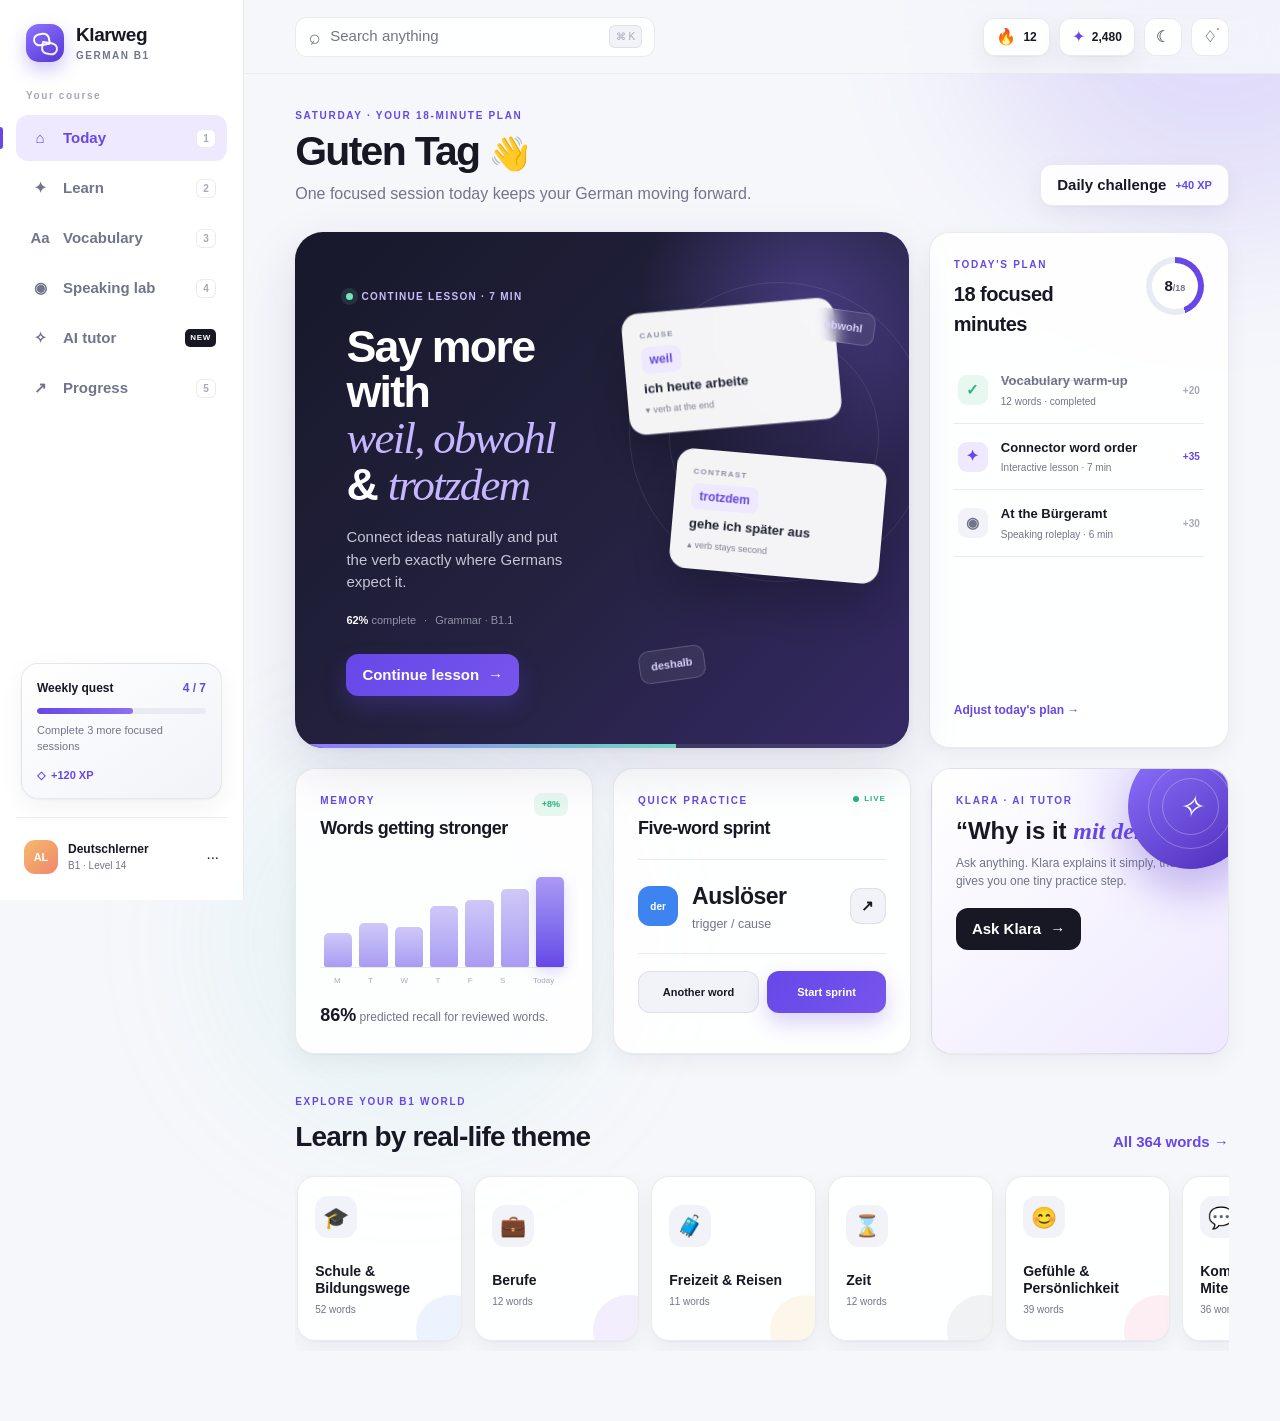
==== index.html @ aed91da8 "Language App Launch" ====
<!doctype html>
<html lang="en" data-theme="light">
<head>
  <meta charset="utf-8" />
  <meta name="viewport" content="width=device-width, initial-scale=1, viewport-fit=cover" />
  <meta name="theme-color" content="#6548e8" />
  <meta name="description" content="Klarweg is a premium, interactive German B1 learning experience with 364 thematic vocabulary items, adaptive practice and AI coaching." />
  <meta name="apple-mobile-web-app-capable" content="yes" />
  <meta name="apple-mobile-web-app-status-bar-style" content="default" />
  <title>Klarweg — German B1, made clear</title>
  <link rel="manifest" href="manifest.webmanifest" />
  <link rel="icon" href="assets/icon-192.png" />
  <link rel="stylesheet" href="styles.css" />
</head>
<body>
  <a class="skip-link" href="#main-content">Skip to content</a>
  <div class="ambient ambient-one" aria-hidden="true"></div>
  <div class="ambient ambient-two" aria-hidden="true"></div>

  <div class="app-shell">
    <aside class="sidebar" aria-label="Primary navigation">
      <a class="brand" href="#dashboard" data-view-link="dashboard" aria-label="Klarweg home">
        <span class="brand-mark" aria-hidden="true"><i></i><i></i></span>
        <span><strong>Klarweg</strong><small>German B1</small></span>
      </a>

      <nav class="side-nav">
        <p class="nav-label">Your course</p>
        <button class="nav-item active" data-view="dashboard" aria-current="page">
          <span class="nav-icon">⌂</span><span>Today</span><kbd>1</kbd>
        </button>
        <button class="nav-item" data-view="lesson">
          <span class="nav-icon">✦</span><span>Learn</span><kbd>2</kbd>
        </button>
        <button class="nav-item" data-view="vocabulary">
          <span class="nav-icon">Aa</span><span>Vocabulary</span><kbd>3</kbd>
        </button>
        <button class="nav-item" data-view="speaking">
          <span class="nav-icon">◉</span><span>Speaking lab</span><kbd>4</kbd>
        </button>
        <button class="nav-item" data-view="tutor">
          <span class="nav-icon">✧</span><span>AI tutor</span><span class="nav-new">NEW</span>
        </button>
        <button class="nav-item" data-view="progress">
          <span class="nav-icon">↗</span><span>Progress</span><kbd>5</kbd>
        </button>
      </nav>

      <div class="sidebar-quest">
        <div class="quest-top"><span>Weekly quest</span><strong>4 / 7</strong></div>
        <div class="mini-progress"><span style="width:57%"></span></div>
        <p>Complete 3 more focused sessions</p>
        <div class="quest-gem">◇ <span>+120 XP</span></div>
      </div>

      <div class="sidebar-footer">
        <button class="profile-mini" data-view="progress">
          <span class="avatar">AL</span>
          <span><strong>Deutschlerner</strong><small>B1 · Level 14</small></span>
          <span aria-hidden="true">···</span>
        </button>
      </div>
    </aside>

    <main class="main" id="main-content">
      <header class="topbar">
        <button class="mobile-brand" data-view="dashboard" aria-label="Go to dashboard">
          <span class="brand-mark small" aria-hidden="true"><i></i><i></i></span><strong>Klarweg</strong>
        </button>
        <button class="global-search" id="open-command" aria-label="Search lessons and vocabulary">
          <span aria-hidden="true">⌕</span><span>Search anything</span><kbd>⌘ K</kbd>
        </button>
        <div class="top-actions">
          <div class="top-pill streak-pill" title="12-day streak"><span>🔥</span><strong>12</strong></div>
          <div class="top-pill xp-pill" title="2,480 experience points"><span>✦</span><strong>2,480</strong></div>
          <button class="icon-button" id="theme-toggle" aria-label="Switch to dark mode"><span class="theme-icon">☾</span></button>
          <button class="icon-button notification-button" aria-label="Notifications"><span>♢</span><i></i></button>
        </div>
      </header>

      <div class="view-stack">
        <section class="view active" data-view-panel="dashboard" aria-labelledby="dashboard-title">
          <div class="page-heading compact">
            <div>
              <p class="eyebrow">SATURDAY · YOUR 18-MINUTE PLAN</p>
              <h1 id="dashboard-title">Guten Tag <span class="wave">👋</span></h1>
              <p>One focused session today keeps your German moving forward.</p>
            </div>
            <button class="button subtle" id="daily-challenge">Daily challenge <span>+40 XP</span></button>
          </div>

          <div class="dashboard-grid">
            <article class="hero-card">
              <div class="hero-copy">
                <div class="lesson-tag"><span class="pulse-dot"></span> CONTINUE LESSON · 7 MIN</div>
                <h2>Say more with<br><em>weil, obwohl</em> &amp; <em>trotzdem</em></h2>
                <p>Connect ideas naturally and put the verb exactly where Germans expect it.</p>
                <div class="hero-meta">
                  <span><b>62%</b> complete</span><span>·</span><span>Grammar · B1.1</span>
                </div>
                <button class="button primary hero-start" data-view="lesson">Continue lesson <span>→</span></button>
              </div>
              <div class="hero-visual" aria-label="Visual showing German word order">
                <div class="orbit orbit-a"></div><div class="orbit orbit-b"></div>
                <div class="sentence-card card-a"><small>CAUSE</small><span>weil</span><b>ich heute arbeite</b><i>▾ verb at the end</i></div>
                <div class="sentence-card card-b"><small>CONTRAST</small><span>trotzdem</span><b>gehe ich später aus</b><i>▴ verb stays second</i></div>
                <div class="floating-word fw-one">obwohl</div><div class="floating-word fw-two">deshalb</div>
              </div>
              <div class="hero-progress"><span style="width:62%"></span></div>
            </article>

            <article class="plan-card card">
              <div class="card-heading">
                <div><p class="eyebrow">TODAY'S PLAN</p><h3>18 focused minutes</h3></div>
                <div class="progress-ring" style="--progress: 44"><span>8<small>/18</small></span></div>
              </div>
              <div class="plan-list">
                <button class="plan-item done" data-view="vocabulary"><span class="plan-check">✓</span><span><strong>Vocabulary warm-up</strong><small>12 words · completed</small></span><b>+20</b></button>
                <button class="plan-item current" data-view="lesson"><span class="plan-icon">✦</span><span><strong>Connector word order</strong><small>Interactive lesson · 7 min</small></span><b>+35</b></button>
                <button class="plan-item" data-view="speaking"><span class="plan-icon">◉</span><span><strong>At the Bürgeramt</strong><small>Speaking roleplay · 6 min</small></span><b>+30</b></button>
              </div>
              <button class="text-button" data-view="lesson">Adjust today's plan <span>→</span></button>
            </article>
          </div>

          <div class="content-grid three">
            <article class="card stat-card retention-card">
              <div class="card-heading slim"><div><p class="eyebrow">MEMORY</p><h3>Words getting stronger</h3></div><span class="status positive">+8%</span></div>
              <div class="retention-bars" aria-label="Memory strength chart">
                <span style="height:32%"></span><span style="height:42%"></span><span style="height:38%"></span><span style="height:58%"></span><span style="height:64%"></span><span style="height:75%"></span><span class="today" style="height:86%"></span>
              </div>
              <div class="chart-labels"><span>M</span><span>T</span><span>W</span><span>T</span><span>F</span><span>S</span><span>Today</span></div>
              <p><strong>86%</strong> predicted recall for reviewed words.</p>
            </article>

            <article class="card quick-card">
              <div class="card-heading slim"><div><p class="eyebrow">QUICK PRACTICE</p><h3>Five-word sprint</h3></div><span class="live-dot">LIVE</span></div>
              <div class="quick-word" id="quick-word">
                <span class="article-chip der">der</span>
                <div><strong>Auslöser</strong><small>trigger / cause</small></div>
                <button class="sound-button" aria-label="Hear pronunciation" data-speak="der Auslöser">↗</button>
              </div>
              <div class="quick-actions"><button class="button secondary" id="shuffle-word">Another word</button><button class="button primary" id="start-flashcards">Start sprint</button></div>
            </article>

            <article class="card tutor-teaser">
              <div class="tutor-orb" aria-hidden="true"><span></span><span></span><i>✧</i></div>
              <p class="eyebrow">KLARA · AI TUTOR</p>
              <h3>“Why is it <em>mit dem</em>?”</h3>
              <p>Ask anything. Klara explains it simply, then gives you one tiny practice step.</p>
              <button class="button ink" data-view="tutor">Ask Klara <span>→</span></button>
            </article>
          </div>

          <section class="topic-section">
            <div class="section-heading"><div><p class="eyebrow">EXPLORE YOUR B1 WORLD</p><h2>Learn by real-life theme</h2></div><button class="text-button" data-view="vocabulary">All 364 words <span>→</span></button></div>
            <div class="topic-scroller" id="dashboard-topics"></div>
          </section>
        </section>

        <section class="view" data-view-panel="vocabulary" aria-labelledby="vocab-title">
          <div class="page-heading">
            <div><p class="eyebrow">YOUR LIVING WORD BANK</p><h1 id="vocab-title">Vocabulary, organized by life</h1><p>364 B1 words from 13 themes. Search, listen, filter and remember.</p></div>
            <button class="button primary" id="start-flashcards-top">Study due words <span class="button-count">18</span></button>
          </div>

          <div class="vocab-toolbar card">
            <label class="search-field"><span>⌕</span><input id="vocab-search" type="search" placeholder="Search German or English…" autocomplete="off" /><kbd>/</kbd></label>
            <div class="segmented" id="article-filter" aria-label="Filter by article">
              <button class="active" data-article="all">All</button><button data-article="der"><i class="article-dot der"></i>der</button><button data-article="die"><i class="article-dot die"></i>die</button><button data-article="das"><i class="article-dot das"></i>das</button><button data-article="other">Other</button>
            </div>
            <select id="unit-filter" aria-label="Filter by unit"><option value="all">All units</option><option>E29</option><option>E31</option><option>E32</option><option>E33</option><option>E34</option></select>
          </div>

          <div class="category-strip" id="category-strip" aria-label="Vocabulary themes"></div>
          <div class="vocab-meta"><p id="vocab-count">Showing 364 words</p><div class="legend"><span><i class="article-dot der"></i>masculine</span><span><i class="article-dot die"></i>feminine</span><span><i class="article-dot das"></i>neuter</span></div></div>
          <div class="word-grid" id="word-grid"></div>
          <div class="empty-state" id="vocab-empty" hidden><span>⌕</span><h3>No words found</h3><p>Try a broader search or clear a filter.</p><button class="button secondary" id="clear-filters">Clear filters</button></div>
          <button class="button secondary load-more" id="load-more">Show more words</button>
        </section>

        <section class="view lesson-view" data-view-panel="lesson" aria-labelledby="lesson-title">
          <div class="lesson-top">
            <button class="back-button" data-view="dashboard" aria-label="Back to dashboard">←</button>
            <div class="lesson-progress-wrap"><span>Lesson 3 of 8</span><div class="lesson-progress"><i style="width:62%"></i></div><strong>62%</strong></div>
            <button class="icon-button" id="lesson-menu" aria-label="Lesson menu">···</button>
          </div>

          <div class="lesson-layout">
            <article class="lesson-content">
              <div class="lesson-kicker"><span>GRAMMAR · B1.1</span><span>7 min</span></div>
              <h1 id="lesson-title">One idea. Two clauses.<br><em>A tiny verb adventure.</em></h1>
              <p class="lesson-lead">German word order feels complicated until you see the two simple patterns underneath it.</p>

              <div class="story-scene">
                <div class="scene-illustration" aria-hidden="true">
                  <div class="sun"></div><div class="cloud c1"></div><div class="cloud c2"></div><div class="building"><i></i><i></i><i></i><i></i></div><div class="person"><span></span><b></b></div>
                </div>
                <div class="scene-dialogue">
                  <span class="speaker">Mila</span>
                  <p><mark>Obwohl</mark> es regnet, <strong>fahre</strong> ich mit dem Fahrrad.</p>
                  <div class="translation"><span>Although</span><span>it</span><span>rains,</span><span>I ride</span><span>my bike.</span></div>
                  <button class="sound-button labeled" data-speak="Obwohl es regnet, fahre ich mit dem Fahrrad.">▶ Hear it naturally</button>
                </div>
              </div>

              <section class="concept-block">
                <p class="eyebrow">THE PATTERN</p>
                <h2>The connector chooses the verb's seat</h2>
                <p>With <strong>weil</strong> and <strong>obwohl</strong>, the conjugated verb travels to the end of its clause. In the main clause, it stays in position two.</p>
                <div class="grammar-visual">
                  <div class="clause subordinate"><small>DEPENDENT CLAUSE</small><span class="token connector">obwohl</span><span class="token">es</span><span class="token">heute</span><span class="token">stark</span><span class="token verb">regnet</span><i>verb → end</i></div>
                  <div class="comma">,</div>
                  <div class="clause main-clause"><small>MAIN CLAUSE</small><span class="token">fahre</span><span class="token verb">ich</span><span class="token">mit dem Fahrrad</span><i>verb → position 2</i></div>
                </div>
                <div class="memory-tip"><span>🧠</span><p><strong>Memory trick:</strong> <em>weil</em> and <em>obwohl</em> are “verb magnets.” They pull the verb to the clause's far edge.</p></div>
              </section>

              <section class="practice-block">
                <div class="practice-heading"><div><p class="eyebrow">YOUR TURN</p><h2>Build the sentence</h2></div><span class="question-count">1 / 3</span></div>
                <p class="prompt">“Although I am tired, I am still learning German.”</p>
                <div class="answer-zone" id="answer-zone" aria-live="polite"><span class="answer-placeholder">Tap the words in the correct order</span></div>
                <div class="word-bank" id="word-bank">
                  <button>lerne</button><button>obwohl</button><button>ich</button><button>müde</button><button>bin</button><button>ich</button><button>weiter</button><button>Deutsch</button>
                </div>
                <div class="practice-actions"><button class="button secondary" id="reset-builder">Reset</button><button class="button primary disabled" id="check-builder" disabled>Check answer</button></div>
                <div class="feedback" id="builder-feedback" hidden></div>
              </section>
            </article>

            <aside class="lesson-aside">
              <div class="lesson-outline card">
                <p class="eyebrow">IN THIS LESSON</p>
                <ol><li class="done"><span>✓</span><div><strong>Meet the pattern</strong><small>Story + intuition</small></div></li><li class="active"><span>2</span><div><strong>See the word order</strong><small>Visual explanation</small></div></li><li><span>3</span><div><strong>Build it yourself</strong><small>3 exercises</small></div></li><li><span>4</span><div><strong>Use it in speech</strong><small>Mini roleplay</small></div></li></ol>
              </div>
              <div class="teacher-note card"><div class="teacher-avatar">K</div><div><p class="eyebrow">KLARA'S NOTE</p><p>Don't translate word order from English. First choose the connector, then let the connector choose the structure.</p></div></div>
              <button class="button secondary full" data-view="tutor">Ask a question</button>
            </aside>
          </div>
        </section>

        <section class="view" data-view-panel="speaking" aria-labelledby="speaking-title">
          <div class="page-heading">
            <div><p class="eyebrow">SPEAKING LAB</p><h1 id="speaking-title">Practice the moments that matter</h1><p>Low-pressure roleplays with instant, encouraging feedback.</p></div>
            <div class="lab-level"><span>CEFR goal</span><strong>B1 · Independent speaker</strong></div>
          </div>

          <div class="scenario-grid">
            <button class="scenario-card featured" data-scenario="Bürgeramt"><div class="scenario-art city"><span>🏛️</span></div><div><span class="difficulty">RECOMMENDED · 6 MIN</span><h3>At the Bürgeramt</h3><p>Register your new address and ask what documents you need.</p><div class="scenario-footer"><span>8 key phrases</span><b>Start →</b></div></div></button>
            <button class="scenario-card" data-scenario="Doctor"><div class="scenario-art doctor"><span>🩺</span></div><div><span class="difficulty">HEALTH · 5 MIN</span><h3>Explain symptoms</h3><p>Describe how you feel and understand the doctor's advice.</p><div class="scenario-footer"><span>10 key phrases</span><b>Start →</b></div></div></button>
            <button class="scenario-card" data-scenario="Work"><div class="scenario-art work"><span>💼</span></div><div><span class="difficulty">WORK · 7 MIN</span><h3>Share your opinion</h3><p>Agree, disagree and make a suggestion in a team meeting.</p><div class="scenario-footer"><span>12 key phrases</span><b>Start →</b></div></div></button>
          </div>

          <div class="speaking-studio card">
            <div class="studio-copy"><p class="eyebrow">FREE SPEAK</p><h2>Tell me about your week</h2><p>Speak for 30–60 seconds. You will get feedback on clarity, grammar, vocabulary and pronunciation.</p><div class="prompt-chips"><button data-prompt="Was war diese Woche besonders schön?">What was especially nice?</button><button data-prompt="Was war schwierig?">What was difficult?</button><button data-prompt="Was planst du fürs Wochenende?">Weekend plans?</button></div></div>
            <div class="recorder" id="recorder">
              <div class="waveform" aria-hidden="true"><i></i><i></i><i></i><i></i><i></i><i></i><i></i><i></i><i></i><i></i><i></i><i></i><i></i><i></i><i></i></div>
              <button id="record-button" aria-label="Start recording"><span>●</span></button>
              <p id="record-label">Tap to start speaking</p><small>Microphone stays on your device in this prototype</small>
            </div>
          </div>
        </section>

        <section class="view tutor-view" data-view-panel="tutor" aria-labelledby="tutor-title">
          <div class="tutor-shell card">
            <aside class="chat-sidebar">
              <div><p class="eyebrow">AI TUTOR</p><h2 id="tutor-title">Klara</h2><p>Your patient German coach.</p></div>
              <button class="button primary full" id="new-chat">＋ New conversation</button>
              <div class="chat-history"><p class="nav-label">RECENT</p><button class="active"><span>Why “mit dem”?</span><small>Today</small></button><button><span>Correct my email</span><small>Yesterday</small></button><button><span>Job interview practice</span><small>Friday</small></button></div>
              <div class="tutor-settings"><span>✧</span><p><strong>Teaching style</strong><small>Simple · Visual · Encouraging</small></p></div>
            </aside>
            <section class="chat-main">
              <header class="chat-header"><div class="klara-avatar"><i></i>✧</div><div><strong>Klara</strong><small><i></i> Ready to help</small></div><button class="icon-button">···</button></header>
              <div class="chat-messages" id="chat-messages" aria-live="polite">
                <div class="message user"><p>Why do Germans say <strong>mit dem Fahrrad</strong> and not <strong>mit das Fahrrad</strong>?</p></div>
                <div class="message assistant">
                  <div class="message-avatar">K</div>
                  <div class="message-body"><p>Because <strong>mit</strong> always opens the <em>dative door</em>. When a neuter noun walks through that door, <strong>das</strong> changes to <strong>dem</strong>.</p>
                    <div class="mini-rule"><span class="rule-prep">mit</span><span>＋</span><span class="rule-article">das → dem</span><span>＋</span><span>Fahrrad</span></div>
                    <p>So: <strong>Ich fahre mit dem Fahrrad.</strong></p>
                    <div class="tiny-practice"><small>TRY ONE</small><p>Complete: „Ich spreche mit ___ Kind.“</p><div><button data-answer="wrong">das</button><button data-answer="correct">dem</button><button data-answer="wrong">den</button></div></div>
                  </div>
                </div>
              </div>
              <div class="suggestion-row"><button>Explain it even more simply</button><button>Give me 3 examples</button><button>Practice dative with me</button></div>
              <form class="chat-composer" id="chat-form"><button type="button" class="attach-button" aria-label="Attach content">＋</button><textarea id="chat-input" rows="1" placeholder="Ask about German, paste a sentence, or start a roleplay…"></textarea><button type="submit" class="send-button" aria-label="Send message">↑</button></form>
              <p class="chat-disclaimer">Klara can make mistakes. Use feedback as a learning aid.</p>
            </section>
          </div>
        </section>

        <section class="view" data-view-panel="progress" aria-labelledby="progress-title">
          <div class="page-heading">
            <div><p class="eyebrow">YOUR PROGRESS</p><h1 id="progress-title">Quiet progress, made visible</h1><p>What is improving, what needs attention and the smartest next step.</p></div>
            <select aria-label="Progress time range"><option>Last 30 days</option><option>Last 7 days</option><option>All time</option></select>
          </div>

          <div class="metric-grid">
            <article class="metric card"><span class="metric-icon">✦</span><p>Total XP</p><h2>2,480</h2><small>+420 this week</small></article>
            <article class="metric card"><span class="metric-icon">◷</span><p>Learning time</p><h2>9h 42m</h2><small>+18% vs last month</small></article>
            <article class="metric card"><span class="metric-icon">Aa</span><p>Words learned</p><h2>186</h2><small>51% of this collection</small></article>
            <article class="metric card"><span class="metric-icon">🔥</span><p>Current streak</p><h2>12 days</h2><small>Personal best: 21</small></article>
          </div>

          <div class="progress-main-grid">
            <article class="card activity-chart">
              <div class="card-heading"><div><p class="eyebrow">CONSISTENCY</p><h3>Learning activity</h3></div><div class="chart-stat"><strong>18</strong><small>active days</small></div></div>
              <div class="activity-bars" aria-label="Daily learning minutes over four weeks"></div>
              <div class="activity-axis"><span>Jun 12</span><span>Jun 19</span><span>Jun 26</span><span>Jul 3</span><span>Today</span></div>
            </article>
            <article class="card level-card">
              <p class="eyebrow">CEFR JOURNEY</p><div class="level-orbit"><div><span>B1</span><small>44%</small></div></div><h3>Building independence</h3><p>You can handle familiar situations. Your next leap is connecting ideas with more detail.</p><div class="level-path"><span class="done">A1</span><i></i><span class="done">A2</span><i></i><span class="current">B1</span><i></i><span>B2</span></div>
            </article>
          </div>

          <div class="skill-grid">
            <article class="card skill-card"><div class="card-heading slim"><div><p class="eyebrow">SKILL MAP</p><h3>Your B1 balance</h3></div><span class="status">Updated today</span></div><div class="skill-list"><div><span>Vocabulary</span><i><b style="width:72%"></b></i><strong>72</strong></div><div><span>Grammar</span><i><b style="width:64%"></b></i><strong>64</strong></div><div><span>Reading</span><i><b style="width:81%"></b></i><strong>81</strong></div><div><span>Listening</span><i><b style="width:58%"></b></i><strong>58</strong></div><div><span>Speaking</span><i><b style="width:52%"></b></i><strong>52</strong></div><div><span>Writing</span><i><b style="width:61%"></b></i><strong>61</strong></div></div></article>
            <article class="card focus-card"><span class="focus-glow"></span><p class="eyebrow">SMART NEXT STEP</p><h3>Train listening connectors</h3><p>You recognize <em>obwohl</em> in text, but miss it at natural speaking speed. A 6-minute drill will close the gap.</p><button class="button primary" data-view="lesson">Start focused practice</button></article>
          </div>
        </section>
      </div>
    </main>
  </div>

  <nav class="mobile-nav" aria-label="Mobile navigation"><button class="active" data-view="dashboard"><span>⌂</span>Today</button><button data-view="lesson"><span>✦</span>Learn</button><button data-view="vocabulary"><span>Aa</span>Words</button><button data-view="speaking"><span>◉</span>Speak</button><button data-view="tutor"><span>✧</span>Klara</button></nav>

  <dialog class="modal flashcard-modal" id="flashcard-modal">
    <div class="modal-header"><div><p class="eyebrow">FOCUSED REVIEW</p><h2>Five-word sprint</h2></div><button class="close-button" data-close="flashcard-modal" aria-label="Close">×</button></div>
    <div class="sprint-progress"><span id="sprint-label">1 of 5</span><div><i id="sprint-progress" style="width:20%"></i></div><strong id="sprint-score">0 remembered</strong></div>
    <button class="flashcard" id="flashcard" aria-label="Flip flashcard"><div class="flash-face front"><span class="flash-article" id="flash-article">der</span><h2 id="flash-word">Auslöser</h2><p id="flash-form">die Auslöser</p><small>Tap to reveal meaning</small><span class="flip-hint">↻</span></div><div class="flash-face back"><span class="flash-category" id="flash-category">😊 Feelings & personality</span><h2 id="flash-meaning">trigger / cause</h2><p class="flash-example" id="flash-example">Was war der Auslöser für den Konflikt?</p><button class="sound-button labeled" id="flash-speak" data-speak="der Auslöser">▶ Hear pronunciation</button><span class="flip-hint">↻</span></div></button>
    <div class="recall-actions"><button class="recall again" data-recall="again"><span>↺</span><strong>Again</strong><small>1 min</small></button><button class="recall hard" data-recall="hard"><span>◌</span><strong>Hard</strong><small>1 day</small></button><button class="recall good" data-recall="good"><span>✓</span><strong>Got it</strong><small>4 days</small></button></div>
  </dialog>

  <dialog class="modal challenge-modal" id="challenge-modal">
    <div class="modal-header"><div><p class="eyebrow">DAILY CHALLENGE · +40 XP</p><h2>Which sentence is correct?</h2></div><button class="close-button" data-close="challenge-modal" aria-label="Close">×</button></div>
    <p class="challenge-prompt">Choose the natural German word order.</p>
    <div class="challenge-options"><button data-correct="false"><span>A</span>Weil ich bin müde, gehe ich früh ins Bett.</button><button data-correct="true"><span>B</span>Weil ich müde bin, gehe ich früh ins Bett.</button><button data-correct="false"><span>C</span>Weil müde ich bin, ich gehe früh ins Bett.</button></div>
    <div class="challenge-feedback" id="challenge-feedback" hidden></div>
  </dialog>

  <dialog class="modal command-modal" id="command-modal">
    <div class="command-search"><span>⌕</span><input id="command-input" placeholder="Search words, lessons or actions…" autocomplete="off" /><kbd>ESC</kbd></div>
    <div class="command-results" id="command-results"></div>
    <div class="command-footer"><span><i>↑↓</i> navigate</span><span><i>↵</i> open</span><span><i>esc</i> close</span></div>
  </dialog>

  <div class="toast" id="toast" role="status" aria-live="polite"><span>✓</span><p>Saved</p></div>

  <script src="vocab-data.js"></script>
  <script src="app.js"></script>
</body>
</html>
---- styles.css ----
:root {
  --bg: #f6f7fb;
  --surface: rgba(255,255,255,.9);
  --surface-solid: #ffffff;
  --surface-2: #f1f3f8;
  --surface-3: #e8ebf2;
  --ink: #171824;
  --muted: #72758a;
  --faint: #a7a9b7;
  --line: rgba(34,38,63,.09);
  --line-strong: rgba(34,38,63,.16);
  --purple: #6747e8;
  --purple-2: #8c72f2;
  --purple-soft: #eee9ff;
  --green: #27b47e;
  --green-soft: #e7f8f1;
  --rose: #ec5e8e;
  --blue: #4586ee;
  --cyan: #37b9d0;
  --amber: #f0a83b;
  --orange: #f27b43;
  --shadow-sm: 0 1px 2px rgba(15,19,38,.04), 0 8px 24px rgba(15,19,38,.05);
  --shadow-md: 0 20px 55px rgba(37,31,84,.12), 0 2px 8px rgba(37,31,84,.05);
  --shadow-lg: 0 32px 90px rgba(28,24,64,.22);
  --radius-sm: 12px;
  --radius: 20px;
  --radius-lg: 28px;
  --sidebar: 244px;
  --topbar: 74px;
  --der: #3e84f1;
  --die: #ef5c93;
  --das: #e7a93a;
}

html[data-theme="dark"] {
  --bg: #0f1119;
  --surface: rgba(26,28,40,.9);
  --surface-solid: #1a1c28;
  --surface-2: #222531;
  --surface-3: #2b2e3d;
  --ink: #f4f3fb;
  --muted: #a4a5b5;
  --faint: #6e7185;
  --line: rgba(255,255,255,.08);
  --line-strong: rgba(255,255,255,.15);
  --purple: #8e75ff;
  --purple-2: #a58eff;
  --purple-soft: #2b2646;
  --green-soft: #17352c;
  --shadow-sm: 0 1px 2px rgba(0,0,0,.15), 0 10px 28px rgba(0,0,0,.2);
  --shadow-md: 0 24px 60px rgba(0,0,0,.33);
  --shadow-lg: 0 35px 100px rgba(0,0,0,.48);
}

* { box-sizing: border-box; }
html { scroll-behavior: smooth; }
body {
  margin: 0;
  color: var(--ink);
  background: var(--bg);
  font-family: Inter, ui-sans-serif, -apple-system, BlinkMacSystemFont, "Segoe UI", sans-serif;
  font-size: 15px;
  line-height: 1.5;
  -webkit-font-smoothing: antialiased;
  text-rendering: optimizeLegibility;
  overflow-x: hidden;
}
button, input, select, textarea { font: inherit; color: inherit; }
button { cursor: pointer; }
button, a { -webkit-tap-highlight-color: transparent; }
button:focus-visible, a:focus-visible, input:focus-visible, select:focus-visible, textarea:focus-visible { outline: 3px solid color-mix(in srgb, var(--purple) 42%, transparent); outline-offset: 2px; }
::selection { background: color-mix(in srgb, var(--purple) 25%, transparent); }

.skip-link { position: fixed; left: 16px; top: -60px; z-index: 9999; background: var(--ink); color: var(--bg); padding: 10px 14px; border-radius: 10px; text-decoration: none; transition: top .2s; }
.skip-link:focus { top: 14px; }
.ambient { position: fixed; border-radius: 50%; filter: blur(80px); opacity: .18; pointer-events: none; z-index: -1; }
.ambient-one { width: 480px; height: 480px; background: #8064f5; top: -250px; right: -180px; }
.ambient-two { width: 360px; height: 360px; background: #62d1bd; bottom: -220px; left: 18%; opacity: .11; }

.app-shell { min-height: 100vh; }
.sidebar {
  position: fixed; inset: 0 auto 0 0; width: var(--sidebar); z-index: 60;
  display: flex; flex-direction: column; padding: 24px 16px 18px;
  background: color-mix(in srgb, var(--surface-solid) 94%, transparent);
  border-right: 1px solid var(--line); backdrop-filter: blur(18px);
}
.brand { display: flex; align-items: center; gap: 12px; padding: 0 10px 26px; color: var(--ink); text-decoration: none; }
.brand > span:last-child { display: flex; flex-direction: column; line-height: 1.1; }
.brand strong { font-size: 19px; letter-spacing: -.4px; }
.brand small { color: var(--muted); font-size: 10px; font-weight: 700; text-transform: uppercase; letter-spacing: 1.5px; margin-top: 4px; }
.brand-mark { position: relative; width: 38px; height: 38px; border-radius: 13px; background: linear-gradient(145deg, #8e73ff, #5636d6); box-shadow: 0 8px 18px rgba(99,68,225,.3); overflow: hidden; flex: 0 0 auto; }
.brand-mark i { position: absolute; display: block; border: 2.2px solid white; border-radius: 8px; width: 17px; height: 13px; transform: rotate(-10deg); }
.brand-mark i:first-child { top: 9px; left: 7px; border-bottom-right-radius: 2px; }
.brand-mark i:last-child { bottom: 7px; right: 6px; transform: rotate(10deg); border-top-left-radius: 2px; opacity: .9; }
.brand-mark.small { width: 32px; height: 32px; border-radius: 10px; }
.brand-mark.small i:first-child { top: 7px; left: 5px; }
.brand-mark.small i:last-child { bottom: 5px; right: 4px; }

.nav-label { margin: 0 10px 8px; font-size: 10px; letter-spacing: 1.6px; color: var(--faint); font-weight: 800; }
.side-nav { display: grid; gap: 4px; }
.nav-item { position: relative; width: 100%; border: 0; background: transparent; display: grid; grid-template-columns: 28px 1fr auto; align-items: center; gap: 8px; padding: 10px 11px; color: var(--muted); border-radius: 12px; font-weight: 650; text-align: left; transition: .2s ease; }
.nav-item:hover { color: var(--ink); background: var(--surface-2); transform: translateX(2px); }
.nav-item.active { color: var(--purple); background: var(--purple-soft); }
.nav-item.active::before { content:""; position: absolute; left: -16px; width: 3px; height: 22px; border-radius: 0 3px 3px 0; background: var(--purple); }
.nav-icon { width: 26px; height: 26px; display: grid; place-items: center; font-size: 15px; font-weight: 800; }
.nav-item kbd { color: var(--faint); font-family: inherit; font-size: 10px; font-weight: 700; border: 1px solid var(--line); border-radius: 6px; min-width: 20px; text-align: center; padding: 1px 4px; background: var(--surface-solid); }
.nav-new { font-size: 8px; letter-spacing: .7px; padding: 3px 5px; border-radius: 5px; background: var(--ink); color: var(--surface-solid); }
.sidebar-quest { margin: auto 5px 18px; border-radius: 17px; padding: 15px; border: 1px solid var(--line); background: linear-gradient(145deg, var(--surface-solid), var(--surface-2)); box-shadow: var(--shadow-sm); }
.quest-top { display: flex; justify-content: space-between; font-size: 12px; font-weight: 750; }
.quest-top strong { color: var(--purple); }
.mini-progress { height: 6px; border-radius: 8px; background: var(--surface-3); overflow: hidden; margin: 11px 0 8px; }
.mini-progress span { display:block; height:100%; background: linear-gradient(90deg,var(--purple),var(--purple-2)); border-radius: inherit; }
.sidebar-quest p { color: var(--muted); font-size: 11px; margin: 0 0 12px; }
.quest-gem { display:flex; align-items:center; gap:6px; font-weight:800; font-size:11px; color:var(--purple); }
.sidebar-footer { padding-top: 14px; border-top: 1px solid var(--line); }
.profile-mini { width:100%; display:grid; grid-template-columns: 34px 1fr auto; gap:10px; align-items:center; border:0; background:transparent; text-align:left; padding:8px; border-radius:12px; }
.profile-mini:hover { background: var(--surface-2); }
.avatar { width:34px;height:34px;border-radius:11px;display:grid;place-items:center;background:linear-gradient(135deg,#f6b96e,#f0876d);color:white;font-size:11px;font-weight:800; }
.profile-mini > span:nth-child(2) { display:flex; flex-direction:column; line-height:1.2; }
.profile-mini strong { font-size:12px; }
.profile-mini small { color:var(--muted); font-size:10px; margin-top:3px; }

.main { margin-left: var(--sidebar); min-height:100vh; }
.topbar { height:var(--topbar); position:sticky; top:0; z-index:50; display:flex; align-items:center; justify-content:flex-end; gap:18px; padding: 0 clamp(20px,4vw,52px); background: color-mix(in srgb, var(--bg) 84%, transparent); backdrop-filter: blur(18px); border-bottom: 1px solid color-mix(in srgb, var(--line) 50%, transparent); }
.mobile-brand { display:none; border:0; background:transparent; align-items:center; gap:8px; }
.global-search { margin-right:auto; border:1px solid var(--line); background: var(--surface); color:var(--muted); width:min(360px,32vw); height:40px; border-radius:12px; display:flex; align-items:center; gap:10px; padding:0 12px; text-align:left; box-shadow:0 1px 0 rgba(255,255,255,.5) inset; }
.global-search:hover { border-color:var(--line-strong); background:var(--surface-solid); }
.global-search span:first-child { font-size:20px; transform:rotate(-15deg); }
.global-search span:nth-child(2) { flex:1; }
kbd { font-family:inherit; }
.global-search kbd { font-size:10px; padding:3px 6px; border:1px solid var(--line); border-radius:6px; background:var(--surface-2); color:var(--faint); }
.top-actions { display:flex; gap:9px; align-items:center; }
.top-pill { height:38px; padding:0 12px; display:flex; gap:7px; align-items:center; border:1px solid var(--line); border-radius:12px; background:var(--surface); box-shadow:var(--shadow-sm); font-size:12px; }
.top-pill span { font-size:16px; }
.xp-pill span { color:var(--purple); }
.icon-button { width:38px;height:38px;display:grid;place-items:center;border:1px solid var(--line);border-radius:12px;background:var(--surface);font-size:16px;position:relative; }
.icon-button:hover { background:var(--surface-2); transform:translateY(-1px); }
.notification-button i { position:absolute;right:7px;top:7px;width:6px;height:6px;background:var(--rose);border:2px solid var(--surface-solid);border-radius:50%; }

.view-stack { padding: 14px clamp(20px,4vw,52px) 70px; max-width: 1540px; margin: 0 auto; }
.view { display:none; animation:viewIn .35s ease both; }
.view.active { display:block; }
@keyframes viewIn { from{opacity:0;transform:translateY(7px)} to{opacity:1;transform:none} }
.page-heading { display:flex; align-items:flex-end; justify-content:space-between; gap:28px; margin: 30px 0 26px; }
.page-heading.compact { margin-top:20px; }
.page-heading h1 { font-size:clamp(32px,3.2vw,48px); line-height:1.06; letter-spacing:-1.7px; margin:4px 0 9px; }
.page-heading p:not(.eyebrow) { color:var(--muted); max-width:680px; margin:0; font-size:16px; }
.eyebrow { font-size:10px; font-weight:850; letter-spacing:1.7px; color:var(--purple); margin:0 0 7px; }
.wave { display:inline-block; transform-origin:70% 80%; animation:wave 2.4s ease-in-out infinite; font-size:.8em; }
@keyframes wave { 0%,60%,100%{transform:rotate(0)} 68%{transform:rotate(13deg)} 76%{transform:rotate(-8deg)} 84%{transform:rotate(10deg)} 92%{transform:rotate(-4deg)} }

.button { border:0; border-radius:12px; min-height:42px; padding:0 16px; display:inline-flex; align-items:center; justify-content:center; gap:9px; font-weight:750; transition:.2s ease; white-space:nowrap; }
.button:hover { transform:translateY(-2px); }
.button.primary { background:linear-gradient(135deg,var(--purple),#7656ec); color:white; box-shadow:0 10px 22px rgba(102,70,229,.25); }
.button.primary:hover { box-shadow:0 14px 30px rgba(102,70,229,.34); }
.button.secondary { background:var(--surface-2); color:var(--ink); border:1px solid var(--line); }
.button.subtle { background:var(--surface); border:1px solid var(--line); box-shadow:var(--shadow-sm); }
.button.subtle span { color:var(--purple); font-size:11px; }
.button.ink { background:var(--ink); color:var(--surface-solid); }
.button.full { width:100%; }
.button.disabled, .button:disabled { opacity:.45; cursor:not-allowed; transform:none; box-shadow:none; }
.button-count { background:rgba(255,255,255,.2); border-radius:7px; min-width:25px; padding:2px 6px; font-size:11px; }
.text-button { border:0;background:transparent;color:var(--purple);font-weight:750;padding:4px 0; }
.text-button:hover { color:var(--purple-2); }

.card { background:var(--surface); border:1px solid var(--line); border-radius:var(--radius); box-shadow:var(--shadow-sm); }
.dashboard-grid { display:grid; grid-template-columns:minmax(0,1.65fr) minmax(300px,.78fr); gap:20px; }
.hero-card { min-height:430px; border-radius:var(--radius-lg); position:relative; overflow:hidden; display:grid; grid-template-columns:1.05fr .95fr; background:linear-gradient(135deg,#17182a 0%,#23213e 52%,#352965 100%); color:white; box-shadow:var(--shadow-md); }
.hero-card::before { content:""; position:absolute; width:360px;height:360px;border-radius:50%;background:radial-gradient(circle,rgba(139,110,255,.35),transparent 67%);right:-80px;top:-100px; }
.hero-card::after { content:""; position:absolute; inset:0; background-image:radial-gradient(rgba(255,255,255,.12) .7px,transparent .7px); background-size:20px 20px; mask-image:linear-gradient(90deg,transparent 20%,black 100%); opacity:.35; }
.hero-copy { padding:clamp(30px,4vw,55px); align-self:center; position:relative; z-index:3; }
.lesson-tag { display:inline-flex;align-items:center;gap:8px;color:#c8bdfc;font-weight:800;font-size:10px;letter-spacing:1.3px;margin-bottom:20px; }
.pulse-dot { width:7px;height:7px;border-radius:50%;background:#73e5b7;box-shadow:0 0 0 5px rgba(115,229,183,.12);animation:pulse 2s infinite; }
@keyframes pulse { 50%{box-shadow:0 0 0 9px rgba(115,229,183,0)} }
.hero-copy h2 { font-size:clamp(30px,3.5vw,53px);line-height:1.02;letter-spacing:-1.7px;margin:0 0 18px; }
.hero-copy h2 em { font-family:Georgia,serif;font-weight:500;color:#c6b6ff; }
.hero-copy > p { color:#c5c5d7;max-width:480px;font-size:15px;margin:0 0 18px; }
.hero-meta { display:flex;gap:8px;align-items:center;color:#9193aa;font-size:11px;margin-bottom:26px; }
.hero-meta b { color:white; }
.hero-start { min-width:170px; }
.hero-visual { position:relative; min-height:100%; z-index:2; perspective:900px; }
.orbit { position:absolute;border:1px solid rgba(255,255,255,.1);border-radius:50%; }
.orbit-a { width:300px;height:300px;right:-20px;top:50px; }
.orbit-b { width:210px;height:210px;right:30px;top:100px; }
.sentence-card { position:absolute;width:210px;padding:17px;border-radius:17px;background:rgba(255,255,255,.95);color:#1e2030;box-shadow:0 24px 50px rgba(0,0,0,.24);backdrop-filter:blur(8px);display:flex;flex-direction:column;gap:5px; }
.sentence-card small { font-size:8px;letter-spacing:1.2px;color:#8a8da3;font-weight:850; }
.sentence-card span { align-self:flex-start;background:#eee9ff;color:#6445dc;padding:4px 8px;border-radius:7px;font-weight:850;font-size:12px; }
.sentence-card b { font-size:13px; }
.sentence-card i { font-style:normal;color:#7d7f91;font-size:9px; }
.card-a { top:76px;left:10px;transform:rotate(-5deg) translateZ(12px);animation:floatA 5s ease-in-out infinite; }
.card-b { top:224px;right:26px;transform:rotate(5deg);animation:floatB 6s ease-in-out infinite; }
@keyframes floatA { 50%{transform:rotate(-3deg) translateY(-8px) translateZ(12px)} }
@keyframes floatB { 50%{transform:rotate(3deg) translateY(8px)} }
.floating-word { position:absolute;border:1px solid rgba(255,255,255,.18);color:#d8d2fa;background:rgba(255,255,255,.07);padding:7px 11px;border-radius:10px;font-weight:750;font-size:11px;backdrop-filter:blur(8px); }
.fw-one { right:34px;top:78px;transform:rotate(8deg); }
.fw-two { left:22px;bottom:67px;transform:rotate(-8deg); }
.hero-progress { position:absolute;left:0;right:0;bottom:0;height:4px;background:rgba(255,255,255,.09);z-index:4; }
.hero-progress span { display:block;height:100%;background:linear-gradient(90deg,#8f75ff,#71d7c2); }

.plan-card { padding:24px; display:flex; flex-direction:column; }
.card-heading { display:flex;align-items:flex-start;justify-content:space-between;gap:15px; }
.card-heading h3 { margin:0;font-size:20px;letter-spacing:-.5px; }
.card-heading.slim h3 { font-size:18px; }
.progress-ring { --size:58px; width:var(--size);height:var(--size);border-radius:50%;display:grid;place-items:center;background:conic-gradient(var(--purple) calc(var(--progress)*1%),var(--surface-3) 0);position:relative; }
.progress-ring::after { content:"";position:absolute;inset:6px;border-radius:50%;background:var(--surface-solid); }
.progress-ring span { position:relative;z-index:2;font-weight:850;font-size:15px; }
.progress-ring small { color:var(--muted);font-size:9px; }
.plan-list { display:grid;margin:18px 0 12px; }
.plan-item { display:grid;grid-template-columns:32px 1fr auto;align-items:center;gap:11px;background:transparent;border:0;text-align:left;padding:14px 4px;border-bottom:1px solid var(--line); }
.plan-item:hover { transform:translateX(3px); }
.plan-item > span:nth-child(2) { display:flex;flex-direction:column; }
.plan-item strong { font-size:13px; }
.plan-item small { color:var(--muted);font-size:10px;margin-top:3px; }
.plan-item b { color:var(--faint);font-size:10px; }
.plan-check,.plan-icon { width:30px;height:30px;border-radius:9px;display:grid;place-items:center;background:var(--surface-2);color:var(--muted);font-weight:800; }
.plan-item.done .plan-check { background:var(--green-soft);color:var(--green); }
.plan-item.done strong { color:var(--muted);text-decoration:line-through;text-decoration-color:var(--line-strong); }
.plan-item.current .plan-icon { background:var(--purple-soft);color:var(--purple); }
.plan-item.current b { color:var(--purple); }
.plan-card .text-button { margin-top:auto;align-self:flex-start;font-size:12px; }

.content-grid { display:grid;gap:20px;margin-top:20px; }
.content-grid.three { grid-template-columns:repeat(3,minmax(0,1fr)); }
.stat-card,.quick-card,.tutor-teaser { min-height:270px;padding:24px; }
.status { padding:5px 8px;border-radius:8px;background:var(--surface-2);color:var(--muted);font-size:9px;font-weight:800; }
.status.positive { background:var(--green-soft);color:var(--green); }
.retention-bars { height:105px;display:flex;align-items:flex-end;gap:7px;margin:21px 0 7px;padding:0 4px;border-bottom:1px solid var(--line); }
.retention-bars span { flex:1;min-width:10px;background:linear-gradient(180deg,color-mix(in srgb,var(--purple) 55%,white),var(--purple));border-radius:5px 5px 2px 2px;opacity:.55;transition:.3s; }
.retention-bars span:hover { opacity:1;transform:scaleY(1.04);transform-origin:bottom; }
.retention-bars span.today { opacity:1;box-shadow:0 5px 15px rgba(102,70,229,.2); }
.chart-labels { display:flex;justify-content:space-around;color:var(--faint);font-size:8px;margin-bottom:15px; }
.retention-card > p { color:var(--muted);font-size:12px;margin:0; }
.retention-card > p strong { color:var(--ink);font-size:18px; }
.live-dot { color:var(--green);font-size:8px;letter-spacing:1px;font-weight:850;display:flex;align-items:center;gap:5px; }
.live-dot::before { content:"";width:6px;height:6px;border-radius:50%;background:var(--green); }
.quick-word { display:grid;grid-template-columns:auto 1fr auto;gap:14px;align-items:center;padding:19px 0;border-block:1px solid var(--line);margin:17px 0; }
.quick-word > div { display:flex;flex-direction:column; }
.quick-word strong { font-size:23px;letter-spacing:-.5px; }
.quick-word small { color:var(--muted);margin-top:2px; }
.article-chip { width:40px;height:40px;display:grid;place-items:center;border-radius:12px;font-size:10px;font-weight:850;color:white; }
.article-chip.der { background:var(--der); }.article-chip.die{background:var(--die)}.article-chip.das{background:var(--das)}.article-chip.other{background:#7f8497}
.sound-button { width:36px;height:36px;border-radius:11px;border:1px solid var(--line);background:var(--surface-2);display:grid;place-items:center;font-weight:850; }
.sound-button:hover { background:var(--purple-soft);color:var(--purple); }
.sound-button.labeled { width:auto;padding:0 12px;display:inline-flex;gap:8px;font-size:11px; }
.quick-actions { display:flex;gap:8px; }
.quick-actions .button { flex:1;font-size:11px; }
.tutor-teaser { position:relative;overflow:hidden;background:radial-gradient(circle at 90% 0%,rgba(128,96,247,.2),transparent 36%),linear-gradient(140deg,var(--surface-solid),var(--purple-soft)); }
.tutor-teaser h3 { font-size:24px;line-height:1.15;margin:9px 0;max-width:230px; }
.tutor-teaser h3 em { color:var(--purple);font-family:Georgia,serif; }
.tutor-teaser > p:not(.eyebrow) { color:var(--muted);font-size:12px;max-width:260px;margin:0 0 18px; }
.tutor-orb { position:absolute;right:-25px;top:-25px;width:125px;height:125px;border-radius:50%;background:linear-gradient(145deg,#8f75ff,#4b2bb9);box-shadow:0 24px 45px rgba(88,54,197,.28);display:grid;place-items:center;color:white;font-size:30px; }
.tutor-orb span { position:absolute;border:1px solid rgba(255,255,255,.28);border-radius:50%;animation:orb 5s linear infinite; }
.tutor-orb span:first-child { inset:20px; }.tutor-orb span:nth-child(2){inset:34px;animation-direction:reverse;animation-duration:3s}
@keyframes orb { to{transform:rotate(360deg)} }

.topic-section { margin-top:40px; }
.section-heading { display:flex;align-items:end;justify-content:space-between;margin-bottom:16px; }
.section-heading h2 { margin:0;font-size:28px;letter-spacing:-.8px; }
.topic-scroller { display:grid;grid-template-columns:repeat(6,minmax(165px,1fr));gap:12px;overflow-x:auto;padding:2px 2px 10px;scrollbar-width:thin; }
.topic-card { min-height:165px;border:1px solid var(--line);border-radius:18px;padding:17px;background:var(--surface);text-align:left;position:relative;overflow:hidden;transition:.25s ease;box-shadow:var(--shadow-sm); }
.topic-card:hover { transform:translateY(-5px);box-shadow:var(--shadow-md); }
.topic-card .topic-icon { width:42px;height:42px;border-radius:13px;display:grid;place-items:center;background:var(--surface-2);font-size:21px;margin-bottom:25px; }
.topic-card strong { display:block;font-size:14px;line-height:1.2; }
.topic-card small { color:var(--muted);font-size:10px; }
.topic-card i { position:absolute;width:70px;height:70px;border-radius:50%;right:-25px;bottom:-25px;background:var(--topic-color,var(--purple));opacity:.1; }

.vocab-toolbar { padding:14px;display:grid;grid-template-columns:minmax(220px,1fr) auto 130px;gap:12px;align-items:center; }
.search-field { height:42px;border:1px solid var(--line);border-radius:11px;background:var(--surface-2);display:flex;align-items:center;gap:9px;padding:0 11px; }
.search-field span { font-size:19px;transform:rotate(-15deg);color:var(--muted); }
.search-field input { border:0;outline:0;background:transparent;min-width:0;flex:1; }
.search-field input::placeholder { color:var(--faint); }
.search-field kbd { color:var(--faint);border:1px solid var(--line);border-radius:6px;padding:1px 6px;font-size:10px; }
.segmented { display:flex;background:var(--surface-2);border-radius:11px;padding:4px;gap:2px; }
.segmented button { border:0;background:transparent;padding:7px 10px;border-radius:8px;color:var(--muted);font-size:11px;font-weight:700;display:flex;align-items:center;gap:5px; }
.segmented button.active { background:var(--surface-solid);color:var(--ink);box-shadow:var(--shadow-sm); }
.article-dot { width:7px;height:7px;border-radius:50%;display:inline-block;background:#8990a1; }
.article-dot.der { background:var(--der); }.article-dot.die{background:var(--die)}.article-dot.das{background:var(--das)}
select { min-height:42px;border:1px solid var(--line);border-radius:11px;background:var(--surface-2);padding:0 12px;outline:0; }
.category-strip { display:flex;gap:8px;overflow-x:auto;padding:18px 0 8px;scrollbar-width:none; }
.category-strip::-webkit-scrollbar { display:none; }
.category-chip { flex:0 0 auto;border:1px solid var(--line);background:var(--surface);border-radius:999px;padding:8px 12px;display:flex;align-items:center;gap:7px;font-size:11px;font-weight:700;color:var(--muted); }
.category-chip:hover,.category-chip.active { color:var(--purple);border-color:color-mix(in srgb,var(--purple) 28%,var(--line));background:var(--purple-soft); }
.category-chip small { opacity:.7; }
.vocab-meta { display:flex;justify-content:space-between;align-items:center;margin:12px 2px; }
.vocab-meta p { color:var(--muted);font-size:11px;margin:0; }
.legend { display:flex;gap:15px;color:var(--faint);font-size:9px; }
.legend span { display:flex;align-items:center;gap:5px; }
.word-grid { display:grid;grid-template-columns:repeat(4,minmax(0,1fr));gap:12px; }
.word-card { position:relative;min-height:154px;padding:17px;border:1px solid var(--line);background:var(--surface);border-radius:17px;text-align:left;overflow:hidden;transition:.22s ease;box-shadow:0 1px 2px rgba(10,13,30,.02); }
.word-card:hover { transform:translateY(-3px);box-shadow:var(--shadow-md);border-color:color-mix(in srgb,var(--article-color) 35%,var(--line)); }
.word-card::after { content:"";position:absolute;left:0;top:0;bottom:0;width:3px;background:var(--article-color);opacity:.85; }
.word-top { display:flex;align-items:center;justify-content:space-between;gap:8px;margin-bottom:18px; }
.word-unit { color:var(--faint);font-size:8px;font-weight:800;letter-spacing:.6px; }
.word-sound { width:28px;height:28px;border:0;border-radius:8px;background:var(--surface-2);color:var(--muted); }
.word-sound:hover { color:var(--purple); }
.word-card h3 { font-size:18px;line-height:1.15;margin:0 0 5px;letter-spacing:-.3px; }
.word-card .word-form { color:var(--faint);font-size:10px;white-space:nowrap;overflow:hidden;text-overflow:ellipsis;min-height:15px; }
.word-card .word-meaning { color:var(--muted);font-size:11px;margin:14px 0 0;line-height:1.35; }
.word-category { position:absolute;right:12px;bottom:10px;font-size:14px;opacity:.7; }
.load-more { display:flex;margin:24px auto 0;min-width:180px; }
.empty-state { text-align:center;padding:70px 20px; }
.empty-state > span { width:58px;height:58px;border-radius:18px;display:grid;place-items:center;background:var(--surface-2);font-size:26px;margin:0 auto 14px;transform:rotate(-15deg); }
.empty-state h3 { margin:0 0 5px; }.empty-state p{color:var(--muted);margin:0 0 16px;}

.lesson-top { display:grid;grid-template-columns:40px 1fr 40px;align-items:center;gap:18px;margin:10px 0 25px; }
.back-button { width:38px;height:38px;border-radius:12px;border:1px solid var(--line);background:var(--surface); }
.lesson-progress-wrap { display:grid;grid-template-columns:auto minmax(150px,460px) auto;justify-content:center;align-items:center;gap:12px;color:var(--muted);font-size:10px; }
.lesson-progress-wrap strong { color:var(--purple); }
.lesson-progress { height:6px;border-radius:9px;background:var(--surface-3);overflow:hidden; }
.lesson-progress i { display:block;height:100%;background:linear-gradient(90deg,var(--purple),#8d75f3);border-radius:inherit; }
.lesson-layout { display:grid;grid-template-columns:minmax(0,820px) minmax(250px,320px);gap:36px;justify-content:center; }
.lesson-content { min-width:0; }
.lesson-kicker { display:flex;gap:8px;color:var(--purple);font-size:9px;font-weight:850;letter-spacing:1px; }
.lesson-kicker span { padding:5px 8px;border-radius:8px;background:var(--purple-soft); }
.lesson-content > h1 { font-size:clamp(42px,5vw,67px);line-height:.98;letter-spacing:-2.5px;margin:22px 0 18px; }
.lesson-content > h1 em { color:var(--purple);font-family:Georgia,serif;font-weight:500; }
.lesson-lead { font-size:18px;color:var(--muted);max-width:700px;margin:0 0 28px; }
.story-scene { min-height:330px;border-radius:var(--radius-lg);overflow:hidden;background:linear-gradient(135deg,#dfeffc,#f5ecff);display:grid;grid-template-columns:.95fr 1.05fr;position:relative;border:1px solid rgba(86,102,156,.1); }
html[data-theme="dark"] .story-scene { background:linear-gradient(135deg,#202f3c,#302844); }
.scene-illustration { position:relative;overflow:hidden; }
.sun { position:absolute;width:70px;height:70px;border-radius:50%;background:#ffd76b;left:46px;top:43px;box-shadow:0 0 0 14px rgba(255,215,107,.18); }
.cloud { position:absolute;width:100px;height:30px;border-radius:30px;background:rgba(255,255,255,.78); }
.cloud::before,.cloud::after { content:"";position:absolute;border-radius:50%;background:inherit; }
.cloud::before{width:40px;height:40px;left:17px;top:-16px}.cloud::after{width:30px;height:30px;right:15px;top:-10px}
.c1{left:150px;top:60px}.c2{left:30px;top:125px;transform:scale(.75)}
.building { position:absolute;width:190px;height:145px;left:70px;bottom:0;background:#8b78d6;border-radius:22px 22px 0 0;box-shadow:inset -20px 0 rgba(0,0,0,.06);display:grid;grid-template-columns:repeat(2,35px);gap:18px;justify-content:center;padding-top:30px; }
.building i { height:32px;background:#dff6ff;border-radius:5px;box-shadow:inset 0 -8px rgba(58,77,121,.08); }
.person { position:absolute;right:20px;bottom:0;width:80px;height:150px; }
.person span { position:absolute;top:0;left:20px;width:40px;height:40px;border-radius:50%;background:#a25f46; }
.person b { position:absolute;top:36px;left:11px;width:58px;height:100px;border-radius:25px 25px 0 0;background:#ff7f6c; }
.scene-dialogue { background:color-mix(in srgb,var(--surface-solid) 88%,transparent);margin:28px;border-radius:22px;padding:28px;align-self:center;box-shadow:var(--shadow-md);backdrop-filter:blur(14px); }
.speaker { font-size:9px;font-weight:850;letter-spacing:1.4px;color:var(--purple); }
.scene-dialogue > p { font-size:24px;line-height:1.35;margin:10px 0 16px; }
.scene-dialogue mark { background:var(--purple-soft);color:var(--purple);padding:2px 5px;border-radius:5px; }
.scene-dialogue strong { color:var(--rose); }
.translation { display:flex;gap:5px;flex-wrap:wrap;color:var(--muted);font-size:10px;margin-bottom:18px; }
.translation span { padding:4px 6px;border-radius:5px;background:var(--surface-2); }
.concept-block,.practice-block { padding:55px 0 20px; }
.concept-block h2,.practice-block h2 { font-size:34px;letter-spacing:-1px;margin:0 0 10px; }
.concept-block > p:not(.eyebrow) { color:var(--muted);font-size:16px;max-width:740px; }
.grammar-visual { margin:28px 0;display:grid;grid-template-columns:1fr auto 1fr;gap:12px;align-items:center; }
.clause { display:flex;flex-wrap:wrap;gap:7px;padding:22px;border:1px solid var(--line);border-radius:18px;background:var(--surface);position:relative;min-height:125px;align-content:center; }
.clause small { width:100%;color:var(--faint);font-size:8px;font-weight:850;letter-spacing:1px;margin-bottom:4px; }
.token { background:var(--surface-2);border:1px solid var(--line);padding:8px 10px;border-radius:9px;font-weight:700;font-size:12px; }
.token.connector { color:var(--purple);background:var(--purple-soft); }.token.verb{color:var(--rose);background:color-mix(in srgb,var(--rose) 10%,var(--surface-solid));}
.clause i { position:absolute;right:18px;bottom:10px;color:var(--faint);font-size:9px;font-style:normal; }
.comma { font-family:Georgia,serif;font-size:48px;color:var(--faint);align-self:end; }
.memory-tip { display:flex;gap:13px;padding:17px;border-radius:14px;background:var(--green-soft);color:color-mix(in srgb,var(--green) 65%,var(--ink)); }
.memory-tip span { font-size:22px; }.memory-tip p{margin:0;font-size:12px;}.memory-tip em{font-family:Georgia,serif;}
.practice-heading { display:flex;justify-content:space-between;align-items:flex-start; }
.question-count { color:var(--muted);font-size:10px;padding:5px 8px;border-radius:7px;background:var(--surface-2); }
.prompt { color:var(--muted);font-size:16px;margin:16px 0; }
.answer-zone { min-height:72px;border:2px dashed var(--line-strong);border-radius:16px;background:var(--surface);padding:14px;display:flex;gap:8px;flex-wrap:wrap;align-items:center; }
.answer-placeholder { color:var(--faint);font-size:12px;margin:auto; }
.word-bank { display:flex;gap:8px;flex-wrap:wrap;padding:18px 0; }
.word-bank button,.answer-zone button { padding:9px 12px;border-radius:10px;border:1px solid var(--line);background:var(--surface-solid);font-weight:700;box-shadow:var(--shadow-sm); }
.word-bank button:hover { transform:translateY(-2px);border-color:var(--purple); }
.answer-zone button { background:var(--purple-soft);color:var(--purple);border-color:transparent; }
.practice-actions { display:flex;justify-content:space-between; }
.feedback { margin-top:16px;padding:14px 16px;border-radius:13px;font-size:12px; }
.feedback.correct { background:var(--green-soft);color:var(--green); }.feedback.wrong{background:color-mix(in srgb,var(--rose) 11%,var(--surface-solid));color:var(--rose)}
.lesson-aside { padding-top:88px; }
.lesson-outline { padding:20px;position:sticky;top:90px; }
.lesson-outline ol { list-style:none;padding:0;margin:14px 0 0;display:grid; }
.lesson-outline li { display:grid;grid-template-columns:28px 1fr;gap:10px;align-items:center;padding:13px 0;border-bottom:1px solid var(--line); }
.lesson-outline li:last-child { border-bottom:0; }
.lesson-outline li > span { width:27px;height:27px;border-radius:9px;display:grid;place-items:center;background:var(--surface-2);color:var(--muted);font-size:10px;font-weight:800; }
.lesson-outline li div { display:flex;flex-direction:column; }.lesson-outline strong{font-size:11px}.lesson-outline small{font-size:9px;color:var(--muted);margin-top:2px}
.lesson-outline li.done > span { background:var(--green-soft);color:var(--green); }.lesson-outline li.active>span{background:var(--purple);color:white;box-shadow:0 5px 14px rgba(102,70,229,.25)}
.teacher-note { display:flex;gap:12px;padding:17px;margin:14px 0; }
.teacher-avatar { width:34px;height:34px;border-radius:11px;background:linear-gradient(135deg,#8f76fa,#5534c8);color:white;display:grid;place-items:center;font-weight:850;flex:0 0 auto; }
.teacher-note p:last-child { margin:0;color:var(--muted);font-size:10px; }

.lab-level { border:1px solid var(--line);border-radius:14px;background:var(--surface);padding:10px 14px;display:flex;flex-direction:column; }
.lab-level span{color:var(--muted);font-size:9px}.lab-level strong{font-size:12px;margin-top:2px}
.scenario-grid { display:grid;grid-template-columns:repeat(3,1fr);gap:16px; }
.scenario-card { border:1px solid var(--line);background:var(--surface);border-radius:var(--radius);overflow:hidden;text-align:left;padding:0;transition:.25s;box-shadow:var(--shadow-sm); }
.scenario-card:hover { transform:translateY(-5px);box-shadow:var(--shadow-md); }
.scenario-art { height:150px;display:grid;place-items:center;font-size:52px;position:relative;overflow:hidden; }
.scenario-art::after { content:"";position:absolute;width:150px;height:150px;border-radius:50%;background:rgba(255,255,255,.28);right:-40px;top:-50px; }
.scenario-art.city{background:linear-gradient(135deg,#e5dcff,#c7b9ff)}.scenario-art.doctor{background:linear-gradient(135deg,#d7f4ef,#aee4d9)}.scenario-art.work{background:linear-gradient(135deg,#fce2ca,#f4be8e)}
.scenario-card > div:last-child { padding:19px; }
.difficulty { color:var(--purple);font-size:8px;font-weight:850;letter-spacing:1px; }
.scenario-card h3 { font-size:20px;margin:7px 0 5px; }.scenario-card p{color:var(--muted);font-size:11px;min-height:35px;margin:0 0 16px}.scenario-footer{display:flex;justify-content:space-between;color:var(--muted);font-size:9px}.scenario-footer b{color:var(--purple)}
.speaking-studio { margin-top:22px;padding:clamp(24px,4vw,42px);display:grid;grid-template-columns:1fr 1fr;gap:30px;align-items:center;background:radial-gradient(circle at 86% 20%,rgba(112,87,238,.15),transparent 30%),var(--surface); }
.studio-copy h2 { font-size:32px;letter-spacing:-1px;margin:0 0 8px; }.studio-copy>p:not(.eyebrow){color:var(--muted);max-width:520px}.prompt-chips{display:flex;flex-wrap:wrap;gap:7px;margin-top:18px}.prompt-chips button,.suggestion-row button{border:1px solid var(--line);background:var(--surface-2);border-radius:999px;padding:7px 10px;font-size:9px;color:var(--muted)}.prompt-chips button:hover{border-color:var(--purple);color:var(--purple)}
.recorder { min-height:270px;border-radius:24px;background:linear-gradient(150deg,#171827,#28213f);color:white;display:flex;flex-direction:column;align-items:center;justify-content:center;position:relative;overflow:hidden; }
.recorder::before { content:"";position:absolute;width:240px;height:240px;border-radius:50%;background:radial-gradient(circle,rgba(126,94,241,.35),transparent 65%); }
.waveform { display:flex;align-items:center;gap:4px;height:56px;position:relative;z-index:2; }
.waveform i { width:3px;height:10px;background:#9e8af5;border-radius:5px;transition:.2s; }
.recorder.recording .waveform i { animation:waveform .7s ease-in-out infinite alternate; }
.recorder.recording .waveform i:nth-child(2n){animation-delay:.1s}.recorder.recording .waveform i:nth-child(3n){animation-delay:.2s}.recorder.recording .waveform i:nth-child(4n){animation-delay:.3s}
@keyframes waveform { to{height:48px;background:#75d7bd} }
#record-button { width:68px;height:68px;border-radius:50%;border:7px solid rgba(255,255,255,.12);background:#fff;color:#ed5e70;display:grid;place-items:center;font-size:24px;position:relative;z-index:2;box-shadow:0 15px 30px rgba(0,0,0,.25); }
.recorder.recording #record-button span { width:18px;height:18px;border-radius:5px;background:#ed5e70;font-size:0; }
.recorder p { margin:14px 0 2px;font-weight:750;position:relative;z-index:2; }.recorder small{color:#9c9db0;font-size:8px;position:relative;z-index:2}

.tutor-shell { min-height:calc(100vh - 120px);display:grid;grid-template-columns:270px 1fr;overflow:hidden; }
.chat-sidebar { padding:24px;border-right:1px solid var(--line);display:flex;flex-direction:column;gap:18px;background:var(--surface-2); }
.chat-sidebar h2 { margin:0;font-size:27px; }.chat-sidebar>div:first-child>p:last-child{margin:2px 0 0;color:var(--muted);font-size:11px}
.chat-history { display:grid;gap:5px; }.chat-history .nav-label{margin:0 7px 4px}.chat-history button{border:0;background:transparent;border-radius:10px;padding:10px;text-align:left;display:flex;flex-direction:column;gap:2px}.chat-history button:hover,.chat-history button.active{background:var(--surface-solid)}.chat-history span{font-size:11px;font-weight:700}.chat-history small{color:var(--muted);font-size:8px}
.tutor-settings { margin-top:auto;display:flex;gap:10px;align-items:center;padding:12px;border:1px solid var(--line);border-radius:12px;background:var(--surface-solid); }.tutor-settings>span{width:30px;height:30px;border-radius:9px;display:grid;place-items:center;background:var(--purple-soft);color:var(--purple)}.tutor-settings p{margin:0;display:flex;flex-direction:column}.tutor-settings strong{font-size:9px}.tutor-settings small{font-size:8px;color:var(--muted)}
.chat-main { min-width:0;display:grid;grid-template-rows:auto 1fr auto auto auto;max-height:calc(100vh - 120px); }
.chat-header { height:66px;border-bottom:1px solid var(--line);display:flex;align-items:center;padding:0 20px;gap:10px; }.chat-header>div:nth-child(2){display:flex;flex-direction:column;line-height:1.2}.chat-header strong{font-size:12px}.chat-header small{color:var(--muted);font-size:8px}.chat-header small i{display:inline-block;width:6px;height:6px;background:var(--green);border-radius:50%;margin-right:4px}.chat-header .icon-button{margin-left:auto}
.klara-avatar { width:38px;height:38px;border-radius:13px;display:grid;place-items:center;background:linear-gradient(135deg,#8b72f5,#5533c5);color:white;position:relative;box-shadow:0 8px 20px rgba(102,70,229,.25); }.klara-avatar i{position:absolute;inset:7px;border:1px solid rgba(255,255,255,.3);border-radius:50%}
.chat-messages { overflow-y:auto;padding:30px clamp(22px,5vw,70px);display:flex;flex-direction:column;gap:22px; }
.message { display:flex;gap:10px;max-width:750px; }.message.user{align-self:flex-end;background:var(--purple);color:white;padding:12px 16px;border-radius:17px 17px 4px 17px;max-width:560px}.message p{margin:0;line-height:1.6}.message-avatar{width:30px;height:30px;border-radius:10px;background:var(--purple-soft);color:var(--purple);display:grid;place-items:center;font-weight:850;flex:0 0 auto}.message-body{padding:0 0 0 2px;flex:1}.message-body>p{margin:0 0 13px}.message-body em{font-family:Georgia,serif;color:var(--purple)}
.mini-rule { display:flex;align-items:center;gap:8px;flex-wrap:wrap;padding:14px;border-radius:13px;background:var(--surface-2);margin:14px 0;font-weight:750;font-size:11px}.mini-rule span{padding:7px 9px;border-radius:8px;background:var(--surface-solid)}.mini-rule .rule-prep{background:var(--purple-soft);color:var(--purple)}.mini-rule .rule-article{background:color-mix(in srgb,var(--rose) 11%,var(--surface-solid));color:var(--rose)}
.tiny-practice { margin-top:16px;padding:15px;border:1px solid var(--line);border-radius:14px;background:var(--surface)}.tiny-practice small{color:var(--purple);font-size:8px;font-weight:850;letter-spacing:1px}.tiny-practice p{margin:6px 0 12px}.tiny-practice div{display:flex;gap:7px}.tiny-practice button{border:1px solid var(--line);background:var(--surface-2);border-radius:8px;padding:7px 14px;font-weight:750}.tiny-practice button.correct{background:var(--green-soft);color:var(--green);border-color:transparent}.tiny-practice button.wrong{background:color-mix(in srgb,var(--rose) 11%,var(--surface-solid));color:var(--rose);border-color:transparent}
.suggestion-row { padding:0 clamp(22px,5vw,70px) 10px;display:flex;gap:7px;overflow-x:auto; }.suggestion-row button{white-space:nowrap}.suggestion-row button:hover{color:var(--purple);border-color:var(--purple)}
.chat-composer { margin:0 clamp(22px,5vw,70px);border:1px solid var(--line-strong);border-radius:17px;background:var(--surface-solid);display:grid;grid-template-columns:auto 1fr auto;align-items:end;padding:8px;box-shadow:var(--shadow-md)}.chat-composer textarea{border:0;outline:0;background:transparent;padding:8px;resize:none;max-height:120px}.attach-button,.send-button{width:36px;height:36px;border:0;border-radius:10px;background:var(--surface-2);font-weight:850}.send-button{background:var(--purple);color:white}.chat-disclaimer{text-align:center;color:var(--faint);font-size:8px;margin:7px 0 12px}
.typing { display:flex;gap:4px;padding:10px 0; }.typing i{width:6px;height:6px;border-radius:50%;background:var(--faint);animation:typing 1s infinite}.typing i:nth-child(2){animation-delay:.15s}.typing i:nth-child(3){animation-delay:.3s}@keyframes typing{50%{transform:translateY(-4px);background:var(--purple)}}

.metric-grid { display:grid;grid-template-columns:repeat(4,1fr);gap:14px; }.metric{padding:21px;position:relative}.metric-icon{width:36px;height:36px;border-radius:11px;background:var(--purple-soft);color:var(--purple);display:grid;place-items:center;font-weight:850}.metric p{color:var(--muted);font-size:10px;margin:15px 0 2px}.metric h2{font-size:27px;margin:0;letter-spacing:-.7px}.metric small{color:var(--green);font-size:9px}
.progress-main-grid { display:grid;grid-template-columns:1.7fr .8fr;gap:16px;margin-top:16px; }.activity-chart,.level-card{padding:24px;min-height:330px}.chart-stat{display:flex;flex-direction:column;text-align:right}.chart-stat strong{font-size:20px}.chart-stat small{color:var(--muted);font-size:8px}.activity-bars{height:185px;display:flex;align-items:flex-end;gap:5px;padding:20px 0 8px;border-bottom:1px solid var(--line)}.activity-bars span{flex:1;background:var(--purple);border-radius:4px 4px 1px 1px;min-width:4px;opacity:.38;transition:.2s}.activity-bars span:hover{opacity:1}.activity-bars span.current{opacity:1;background:linear-gradient(180deg,var(--purple-2),var(--purple))}.activity-axis{display:flex;justify-content:space-between;color:var(--faint);font-size:8px;margin-top:9px}
.level-card{text-align:center;background:radial-gradient(circle at 50% 35%,rgba(102,70,229,.16),transparent 36%),var(--surface)}.level-orbit{width:130px;height:130px;border-radius:50%;margin:7px auto 12px;display:grid;place-items:center;background:conic-gradient(var(--purple) 44%,var(--surface-3) 0);position:relative}.level-orbit::after{content:"";position:absolute;inset:8px;border-radius:50%;background:var(--surface-solid)}.level-orbit div{position:relative;z-index:2;display:flex;flex-direction:column}.level-orbit span{font-size:32px;font-weight:850}.level-orbit small{color:var(--purple);font-weight:800}.level-card h3{margin:0 0 5px}.level-card>p:not(.eyebrow){color:var(--muted);font-size:10px;max-width:260px;margin:0 auto 20px}.level-path{display:flex;align-items:center;justify-content:center}.level-path span{width:29px;height:29px;border-radius:50%;display:grid;place-items:center;border:1px solid var(--line);background:var(--surface-solid);font-size:9px;font-weight:800;color:var(--faint)}.level-path span.done{background:var(--green-soft);color:var(--green)}.level-path span.current{background:var(--purple);color:white;box-shadow:0 6px 15px rgba(102,70,229,.25)}.level-path i{width:25px;height:2px;background:var(--surface-3)}
.skill-grid { display:grid;grid-template-columns:1.3fr .7fr;gap:16px;margin-top:16px}.skill-card,.focus-card{padding:24px}.skill-list{display:grid;gap:15px;margin-top:22px}.skill-list>div{display:grid;grid-template-columns:90px 1fr 26px;align-items:center;gap:10px;font-size:10px}.skill-list i{height:7px;border-radius:8px;background:var(--surface-3);overflow:hidden}.skill-list b{display:block;height:100%;border-radius:inherit;background:linear-gradient(90deg,var(--purple),var(--purple-2))}.skill-list strong{text-align:right;color:var(--muted)}.focus-card{position:relative;overflow:hidden;background:linear-gradient(145deg,#171827,#2a2247);color:white}.focus-card .eyebrow{color:#b9a9ff}.focus-card h3{font-size:27px;line-height:1.1;margin:12px 0}.focus-card>p:not(.eyebrow){color:#b5b5c6;font-size:11px;max-width:350px;margin:0 0 23px}.focus-glow{position:absolute;width:220px;height:220px;border-radius:50%;background:radial-gradient(circle,rgba(130,97,245,.45),transparent 70%);right:-70px;top:-100px}

.mobile-nav { display:none; }

.modal { border:0;padding:0;background:var(--surface-solid);color:var(--ink);border-radius:24px;box-shadow:var(--shadow-lg);max-width:min(92vw,640px);width:100%; }
.modal::backdrop { background:rgba(12,13,22,.62);backdrop-filter:blur(8px); }
.modal[open] { animation:modalIn .25s ease both; }
@keyframes modalIn{from{opacity:0;transform:translateY(15px) scale(.98)}to{opacity:1;transform:none}}
.modal-header { display:flex;align-items:flex-start;justify-content:space-between;padding:22px 24px 15px; }.modal-header h2{margin:0;font-size:24px}.close-button{width:34px;height:34px;border-radius:10px;border:1px solid var(--line);background:var(--surface-2);font-size:20px}.close-button:hover{background:var(--surface-3)}
.flashcard-modal { padding-bottom:22px; }.sprint-progress{display:grid;grid-template-columns:auto 1fr auto;align-items:center;gap:10px;padding:0 24px 15px;color:var(--muted);font-size:9px}.sprint-progress>div{height:5px;border-radius:6px;background:var(--surface-3);overflow:hidden}.sprint-progress i{display:block;height:100%;background:var(--purple);border-radius:inherit}.sprint-progress strong{color:var(--green)}
.flashcard { width:calc(100% - 48px);height:330px;margin:0 24px;border:0;background:transparent;perspective:1000px;position:relative; }.flash-face{position:absolute;inset:0;border-radius:22px;backface-visibility:hidden;transition:transform .55s cubic-bezier(.2,.7,.2,1);display:flex;flex-direction:column;align-items:center;justify-content:center;padding:35px;background:linear-gradient(145deg,var(--surface-2),var(--surface-solid));border:1px solid var(--line);box-shadow:inset 0 1px 0 rgba(255,255,255,.3)}.flash-face.back{transform:rotateY(180deg);background:radial-gradient(circle at 80% 10%,rgba(102,70,229,.14),transparent 35%),var(--surface-2)}.flashcard.flipped .front{transform:rotateY(180deg)}.flashcard.flipped .back{transform:rotateY(360deg)}.flash-article{padding:6px 10px;border-radius:9px;color:white;background:var(--der);font-size:10px;font-weight:850}.flash-face h2{font-size:39px;letter-spacing:-1px;margin:16px 0 3px;text-align:center}.flash-face>p:not(.flash-example){color:var(--muted);margin:0}.flash-face>small{color:var(--faint);position:absolute;bottom:22px}.flip-hint{position:absolute;right:18px;top:15px;color:var(--faint);font-size:17px}.flash-category{color:var(--purple);font-size:9px;font-weight:850;letter-spacing:.8px}.flash-example{color:var(--muted);font-family:Georgia,serif;font-style:italic;text-align:center;max-width:440px}.recall-actions{display:grid;grid-template-columns:repeat(3,1fr);gap:9px;padding:16px 24px 0}.recall{border:1px solid var(--line);background:var(--surface-2);border-radius:13px;padding:11px;display:grid;grid-template-columns:auto 1fr;grid-template-rows:auto auto;column-gap:8px;text-align:left}.recall>span{grid-row:1/3;width:28px;height:28px;border-radius:8px;display:grid;place-items:center;background:var(--surface-solid)}.recall strong{font-size:10px}.recall small{color:var(--muted);font-size:8px}.recall.again:hover{color:var(--rose);border-color:var(--rose)}.recall.hard:hover{color:var(--amber);border-color:var(--amber)}.recall.good:hover{color:var(--green);border-color:var(--green)}
.challenge-modal{padding-bottom:24px}.challenge-prompt{color:var(--muted);padding:0 24px;margin:0 0 14px}.challenge-options{display:grid;gap:9px;padding:0 24px}.challenge-options button{border:1px solid var(--line);background:var(--surface-2);border-radius:13px;padding:14px;text-align:left;display:flex;align-items:center;gap:11px}.challenge-options button span{width:28px;height:28px;border-radius:8px;display:grid;place-items:center;background:var(--surface-solid);font-weight:850}.challenge-options button:hover{border-color:var(--purple)}.challenge-options button.correct{background:var(--green-soft);border-color:var(--green);color:var(--green)}.challenge-options button.wrong{background:color-mix(in srgb,var(--rose) 11%,var(--surface-solid));border-color:var(--rose);color:var(--rose)}.challenge-feedback{margin:14px 24px 0;padding:13px;border-radius:12px;background:var(--green-soft);color:var(--green);font-size:11px}
.command-modal{max-width:min(92vw,680px);border-radius:18px;overflow:hidden}.command-search{height:62px;display:grid;grid-template-columns:auto 1fr auto;align-items:center;gap:10px;padding:0 16px;border-bottom:1px solid var(--line)}.command-search>span{font-size:22px;transform:rotate(-15deg);color:var(--muted)}.command-search input{border:0;outline:0;background:transparent;font-size:15px}.command-search kbd{font-size:9px;color:var(--faint);padding:3px 6px;border:1px solid var(--line);border-radius:6px}.command-results{max-height:410px;overflow-y:auto;padding:9px}.command-group-label{padding:8px 9px 5px;color:var(--faint);font-size:8px;font-weight:850;letter-spacing:1px}.command-result{width:100%;border:0;background:transparent;border-radius:10px;padding:10px;display:grid;grid-template-columns:34px 1fr auto;gap:10px;align-items:center;text-align:left}.command-result:hover,.command-result.selected{background:var(--purple-soft)}.command-result>span:first-child{width:34px;height:34px;border-radius:10px;display:grid;place-items:center;background:var(--surface-2)}.command-result div{display:flex;flex-direction:column}.command-result strong{font-size:11px}.command-result small{color:var(--muted);font-size:8px}.command-result>small{font-size:8px;color:var(--faint)}.command-footer{border-top:1px solid var(--line);padding:9px 14px;display:flex;gap:16px;color:var(--faint);font-size:8px}.command-footer i{font-style:normal;color:var(--muted);border:1px solid var(--line);padding:1px 4px;border-radius:4px}
.toast{position:fixed;right:25px;bottom:25px;z-index:1000;background:var(--ink);color:var(--surface-solid);border-radius:13px;padding:11px 15px;display:flex;align-items:center;gap:9px;box-shadow:var(--shadow-lg);transform:translateY(90px);opacity:0;transition:.3s}.toast.show{transform:none;opacity:1}.toast span{width:22px;height:22px;border-radius:7px;background:var(--green);color:white;display:grid;place-items:center;font-size:10px}.toast p{margin:0;font-size:11px;font-weight:700}

@media (max-width: 1220px) {
  :root { --sidebar: 214px; }
  .content-grid.three { grid-template-columns:1fr 1fr; }
  .tutor-teaser { grid-column:1/-1; min-height:210px; }
  .word-grid { grid-template-columns:repeat(3,1fr); }
  .topic-scroller { grid-template-columns:repeat(6,180px); }
  .hero-card { grid-template-columns:1.1fr .9fr; }
  .hero-visual { transform:scale(.9);transform-origin:center right; }
}

@media (max-width: 980px) {
  :root { --sidebar: 82px; }
  .sidebar { padding-inline:12px; }
  .brand { padding-inline:10px;justify-content:center; }.brand>span:last-child{display:none}
  .nav-label,.nav-item>span:nth-child(2),.nav-item kbd,.nav-new,.sidebar-quest,.profile-mini>span:not(.avatar){display:none}
  .nav-item{grid-template-columns:1fr;justify-items:center;padding:10px}.nav-item.active::before{left:-12px}.sidebar-footer{display:grid;place-items:center}.profile-mini{display:block;width:auto}.avatar{width:38px;height:38px}
  .dashboard-grid { grid-template-columns:1fr; }
  .plan-card { min-height:350px; }
  .hero-card { min-height:420px; }
  .vocab-toolbar { grid-template-columns:1fr 1fr; }.vocab-toolbar .search-field{grid-column:1/-1}.word-grid{grid-template-columns:repeat(2,1fr)}
  .lesson-layout { grid-template-columns:1fr; }.lesson-aside{padding-top:0;display:grid;grid-template-columns:1fr 1fr;gap:12px}.lesson-outline{position:static;grid-row:span 2}.teacher-note{margin:0}
  .scenario-grid { grid-template-columns:1fr 1fr; }.scenario-card:last-child{grid-column:1/-1}.speaking-studio{grid-template-columns:1fr}
  .tutor-shell { grid-template-columns:210px 1fr; }.chat-sidebar{padding:18px}
  .metric-grid { grid-template-columns:repeat(2,1fr); }
}

@media (max-width: 760px) {
  :root { --topbar: 62px; }
  body { padding-bottom:72px; }
  .ambient { display:none; }
  .sidebar { display:none; }
  .main { margin-left:0; }
  .topbar { padding:0 14px;justify-content:space-between; }
  .mobile-brand { display:flex; }
  .global-search { width:40px;height:40px;padding:0;justify-content:center;margin:0;order:2; }.global-search span:nth-child(2),.global-search kbd{display:none}.global-search span:first-child{font-size:21px}
  .top-actions{order:3}.xp-pill,.notification-button{display:none}.streak-pill{height:36px;padding:0 9px}.icon-button{width:36px;height:36px}
  .view-stack { padding: 5px 14px 30px; }
  .page-heading,.page-heading.compact { align-items:flex-start;flex-direction:column;margin:22px 0 18px;gap:15px }.page-heading h1{font-size:35px}.page-heading p:not(.eyebrow){font-size:14px}.page-heading>.button{width:100%}
  .dashboard-grid { gap:14px; }.hero-card{grid-template-columns:1fr;min-height:590px}.hero-copy{padding:30px 25px 20px}.hero-copy h2{font-size:38px}.hero-visual{min-height:235px;transform:scale(.9);transform-origin:center}.card-a{top:18px;left:20px}.card-b{top:125px;right:20px}.fw-one{top:15px}.fw-two{bottom:5px}
  .content-grid.three { grid-template-columns:1fr;gap:14px }.tutor-teaser{grid-column:auto}.topic-section{margin-top:28px}.section-heading h2{font-size:24px}.topic-scroller{grid-template-columns:repeat(6,160px)}
  .vocab-toolbar { grid-template-columns:1fr;padding:10px }.vocab-toolbar .search-field{grid-column:auto}.segmented{overflow-x:auto}.segmented button{flex:1}.word-grid{grid-template-columns:1fr 1fr;gap:9px}.word-card{min-height:145px;padding:14px}.word-card h3{font-size:16px}.legend{display:none}
  .lesson-top{grid-template-columns:36px 1fr 36px}.lesson-progress-wrap{grid-template-columns:1fr auto}.lesson-progress-wrap>span{display:none}.lesson-content>h1{font-size:43px}.lesson-lead{font-size:15px}.story-scene{grid-template-columns:1fr;min-height:520px}.scene-illustration{min-height:220px}.scene-dialogue{margin:15px}.grammar-visual{grid-template-columns:1fr}.comma{display:none}.concept-block,.practice-block{padding-top:38px}.concept-block h2,.practice-block h2{font-size:28px}.lesson-aside{grid-template-columns:1fr}.lesson-outline{grid-row:auto}.teacher-note{margin:0}.lesson-aside>.button{margin-bottom:10px}
  .scenario-grid { grid-template-columns:1fr; }.scenario-card:last-child{grid-column:auto}.speaking-studio{padding:20px}.recorder{min-height:250px}
  .tutor-view{margin-inline:-14px}.tutor-shell{border-radius:0;border-inline:0;grid-template-columns:1fr;min-height:calc(100vh - 135px)}.chat-sidebar{display:none}.chat-main{max-height:calc(100vh - 135px)}.chat-messages{padding:22px 15px}.suggestion-row{padding-inline:15px}.chat-composer{margin-inline:15px}
  .metric-grid{grid-template-columns:1fr 1fr;gap:9px}.metric{padding:15px}.progress-main-grid,.skill-grid{grid-template-columns:1fr}.activity-chart,.level-card{padding:18px}.skill-list>div{grid-template-columns:74px 1fr 25px}
  .mobile-nav { position:fixed;left:8px;right:8px;bottom:8px;height:62px;z-index:80;display:grid;grid-template-columns:repeat(5,1fr);background:color-mix(in srgb,var(--surface-solid) 94%,transparent);border:1px solid var(--line);border-radius:18px;padding:6px;box-shadow:var(--shadow-lg);backdrop-filter:blur(20px);padding-bottom:max(6px,env(safe-area-inset-bottom)); }.mobile-nav button{border:0;background:transparent;border-radius:12px;color:var(--muted);font-size:8px;font-weight:750;display:flex;flex-direction:column;align-items:center;justify-content:center;gap:2px}.mobile-nav button span{font-size:15px}.mobile-nav button.active{background:var(--purple-soft);color:var(--purple)}
  .modal { border-radius:22px 22px 0 0;max-width:100vw;width:100vw;margin:auto 0 0; }.flashcard{height:310px}.recall-actions{gap:6px}.command-modal{margin:auto;max-width:94vw;border-radius:18px}.toast{left:14px;right:14px;bottom:82px;justify-content:center}
}

@media (max-width: 440px) {
  .word-grid{grid-template-columns:1fr}.word-card{min-height:132px}.metric-grid{grid-template-columns:1fr}.hero-card{min-height:625px}.sentence-card{width:185px}.card-a{left:4px}.card-b{right:2px}.quick-actions{flex-direction:column}.lesson-content>h1{font-size:38px}.flash-face h2{font-size:32px}.recall{grid-template-columns:1fr;text-align:center;justify-items:center}.recall>span{grid-row:auto}.recall small{display:none}
}

@media (prefers-reduced-motion: reduce) {
  *,*::before,*::after { animation-duration:.01ms!important;animation-iteration-count:1!important;scroll-behavior:auto!important;transition-duration:.01ms!important; }
}
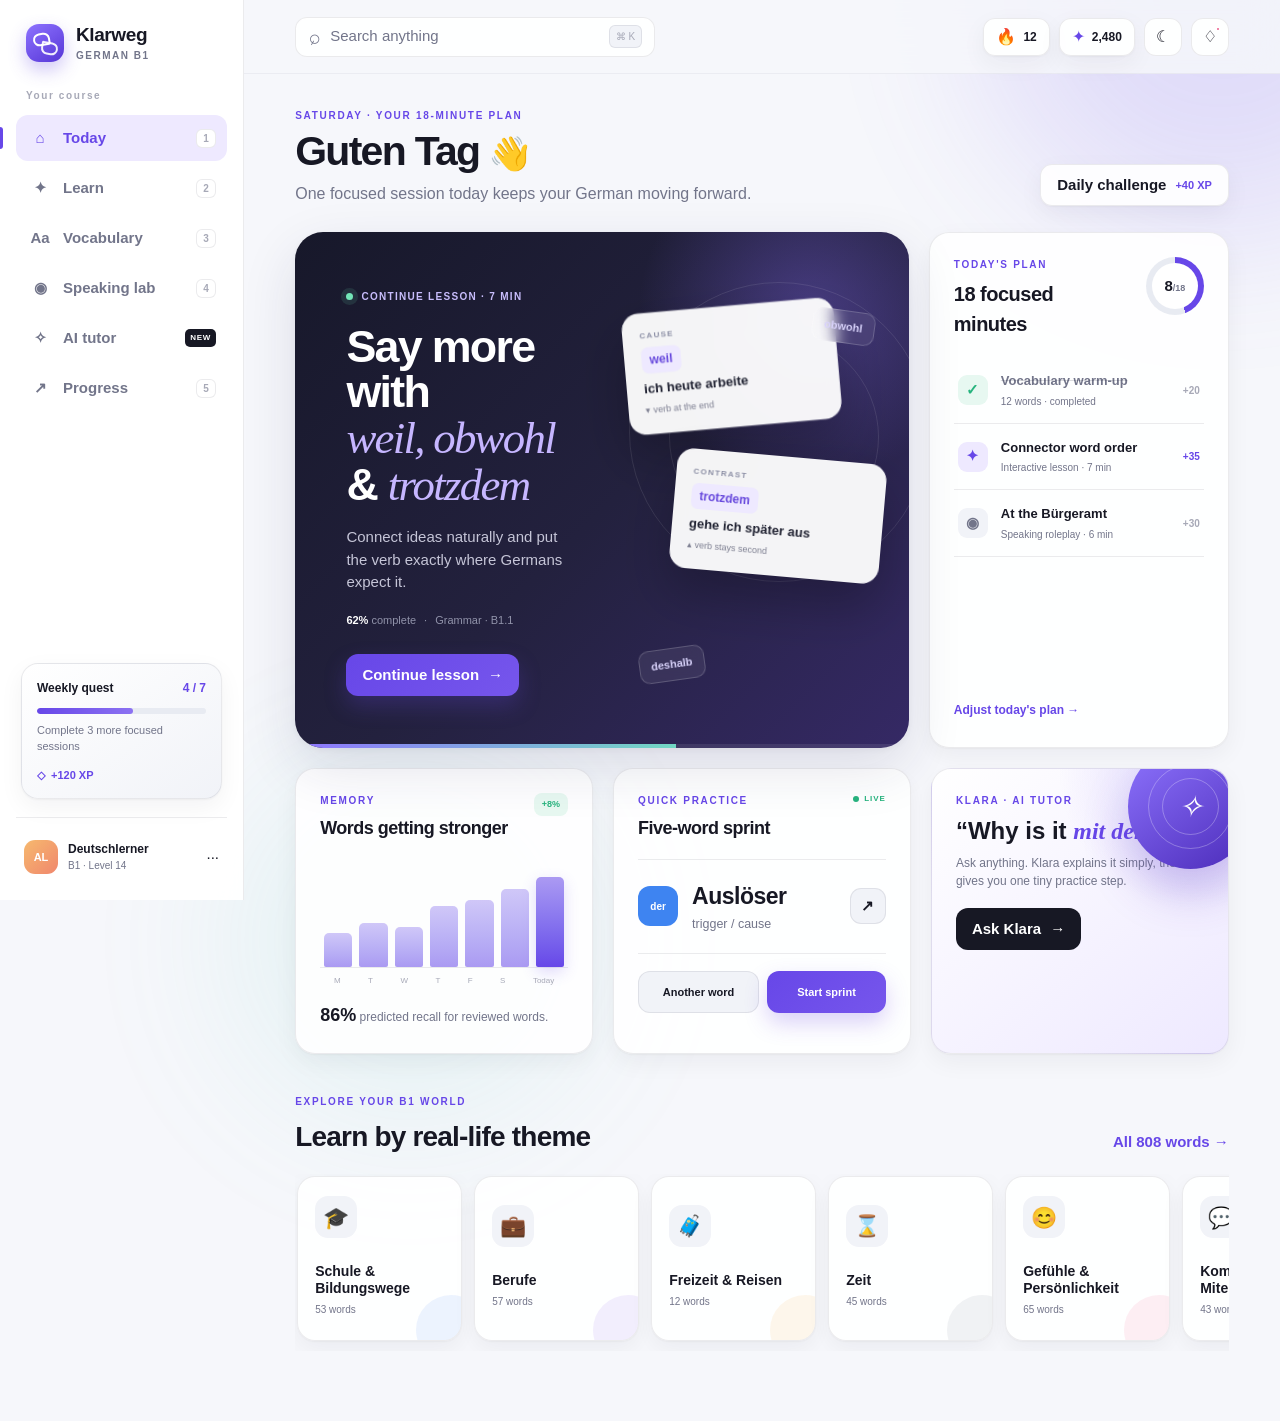
==== commit 5c9f2680: "Expand vocabulary to all units (E25-E34) and bump service worker cache" ====
--- a/index.html
+++ b/index.html
@@ -4,7 +4,7 @@
   <meta charset="utf-8" />
   <meta name="viewport" content="width=device-width, initial-scale=1, viewport-fit=cover" />
   <meta name="theme-color" content="#6548e8" />
-  <meta name="description" content="Klarweg is a premium, interactive German B1 learning experience with 364 thematic vocabulary items, adaptive practice and AI coaching." />
+  <meta name="description" content="Klarweg is a premium, interactive German B1 learning experience with 808 thematic vocabulary items, adaptive practice and AI coaching." />
   <meta name="apple-mobile-web-app-capable" content="yes" />
   <meta name="apple-mobile-web-app-status-bar-style" content="default" />
   <title>Klarweg — German B1, made clear</title>
@@ -153,14 +153,14 @@
           </div>
 
           <section class="topic-section">
-            <div class="section-heading"><div><p class="eyebrow">EXPLORE YOUR B1 WORLD</p><h2>Learn by real-life theme</h2></div><button class="text-button" data-view="vocabulary">All 364 words <span>→</span></button></div>
+            <div class="section-heading"><div><p class="eyebrow">EXPLORE YOUR B1 WORLD</p><h2>Learn by real-life theme</h2></div><button class="text-button" data-view="vocabulary">All 808 words <span>→</span></button></div>
             <div class="topic-scroller" id="dashboard-topics"></div>
           </section>
         </section>
 
         <section class="view" data-view-panel="vocabulary" aria-labelledby="vocab-title">
           <div class="page-heading">
-            <div><p class="eyebrow">YOUR LIVING WORD BANK</p><h1 id="vocab-title">Vocabulary, organized by life</h1><p>364 B1 words from 13 themes. Search, listen, filter and remember.</p></div>
+            <div><p class="eyebrow">YOUR LIVING WORD BANK</p><h1 id="vocab-title">Vocabulary, organized by life</h1><p>808 B1 words from 16 themes. Search, listen, filter and remember.</p></div>
             <button class="button primary" id="start-flashcards-top">Study due words <span class="button-count">18</span></button>
           </div>
 
@@ -169,7 +169,7 @@
             <div class="segmented" id="article-filter" aria-label="Filter by article">
               <button class="active" data-article="all">All</button><button data-article="der"><i class="article-dot der"></i>der</button><button data-article="die"><i class="article-dot die"></i>die</button><button data-article="das"><i class="article-dot das"></i>das</button><button data-article="other">Other</button>
             </div>
-            <select id="unit-filter" aria-label="Filter by unit"><option value="all">All units</option><option>E29</option><option>E31</option><option>E32</option><option>E33</option><option>E34</option></select>
+            <select id="unit-filter" aria-label="Filter by unit"><option value="all">All units</option><option>E25</option><option>E26</option><option>E27</option><option>E28</option><option>E29</option><option>E30</option><option>E31</option><option>E32</option><option>E33</option><option>E34</option></select>
           </div>
 
           <div class="category-strip" id="category-strip" aria-label="Vocabulary themes"></div>
